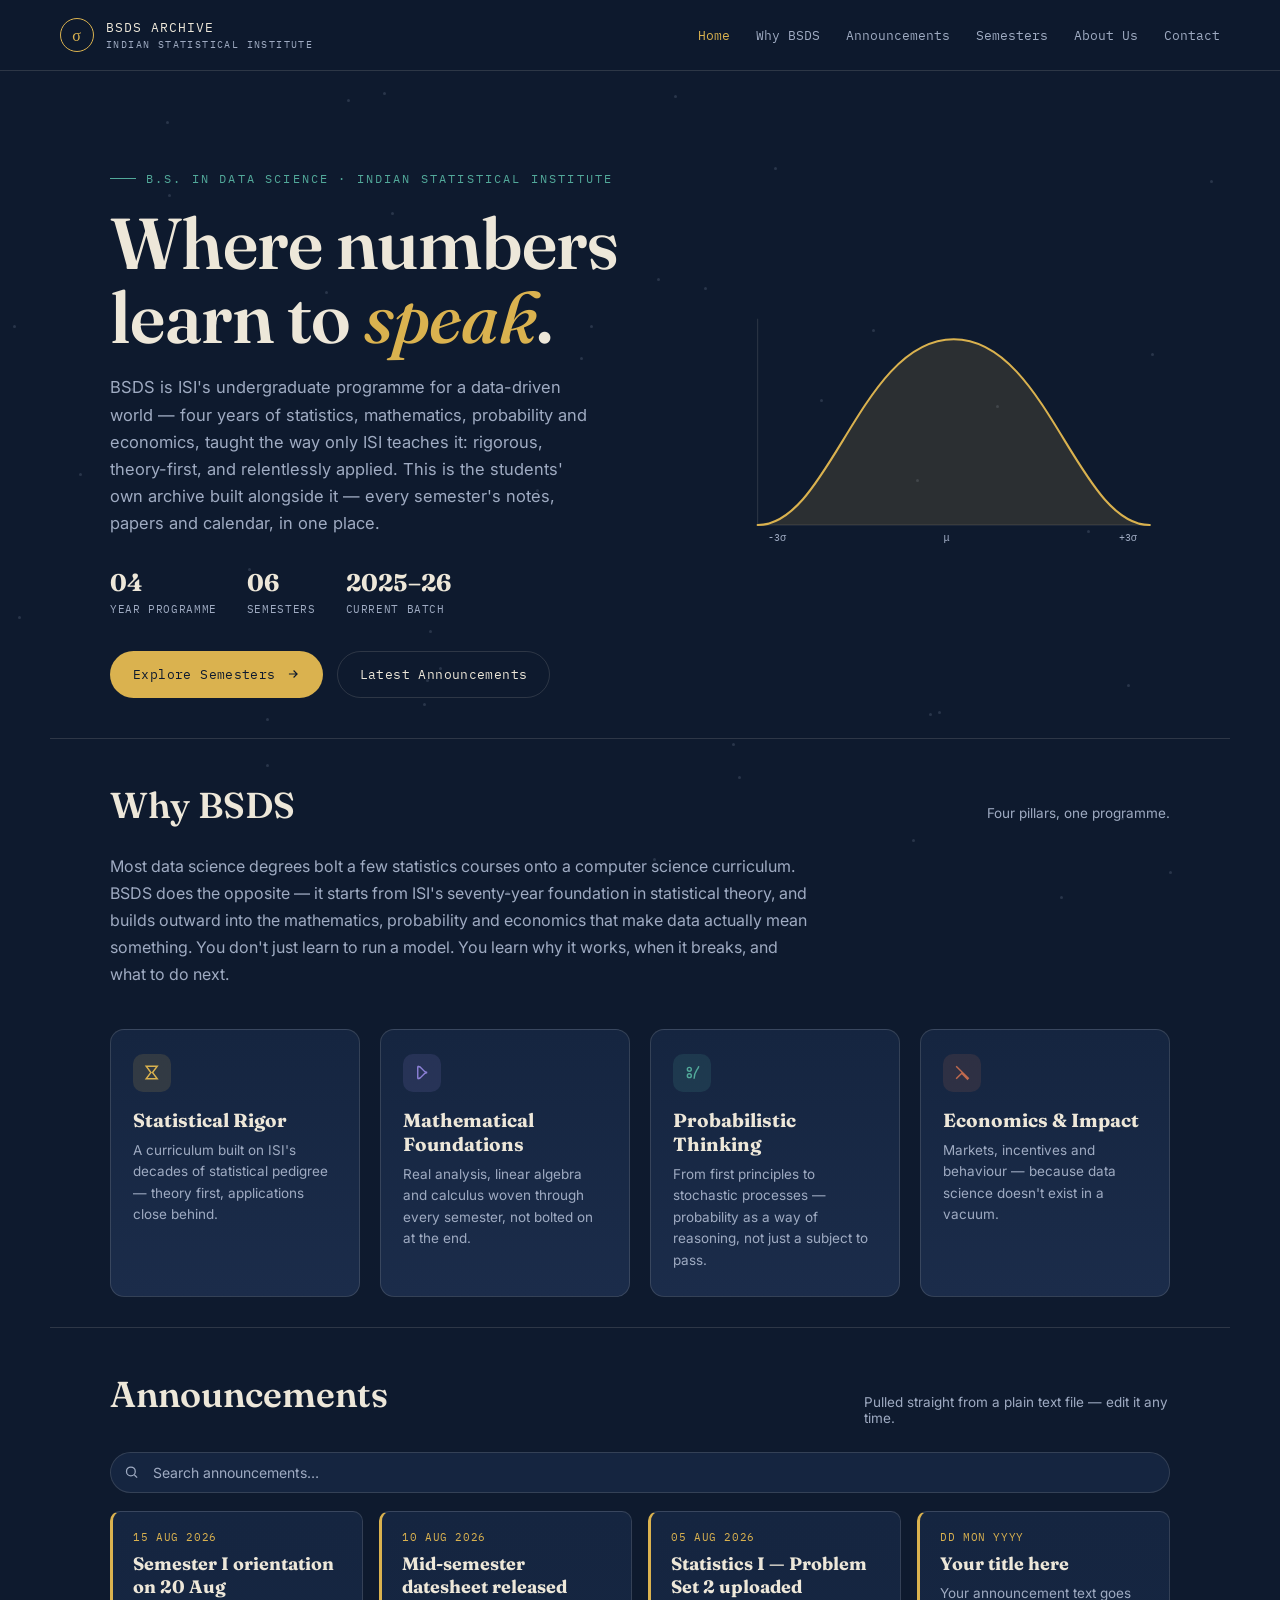
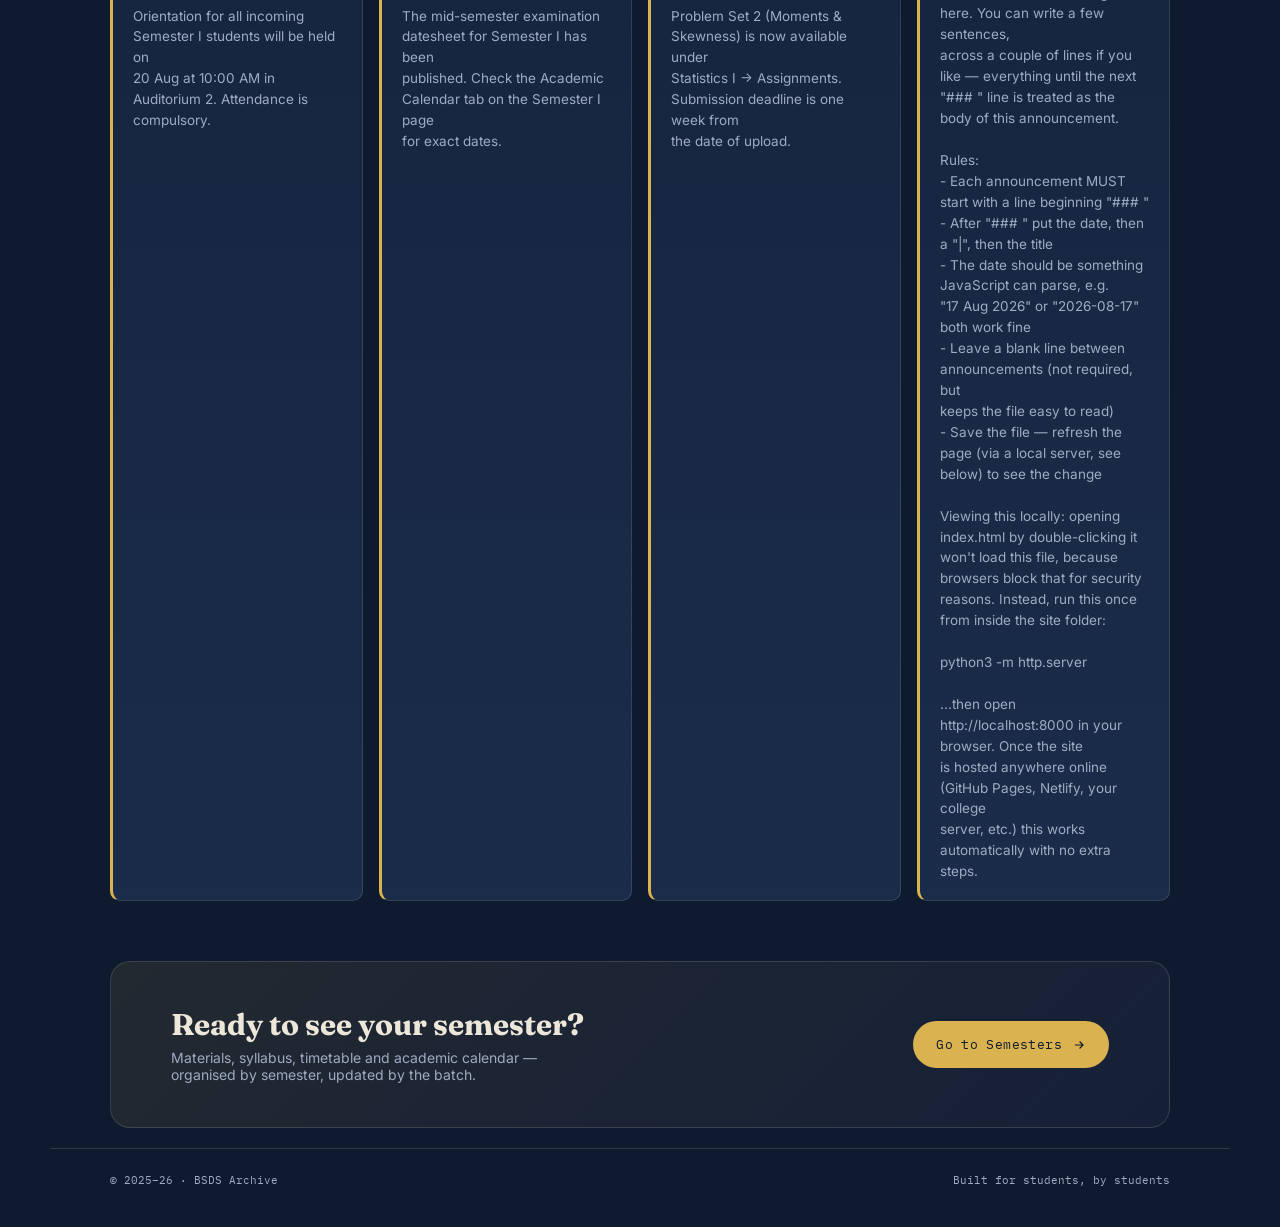
==== index.html @ 61835775 "Add files via upload" ====
<!DOCTYPE html>
<html lang="en">
<head>
<meta charset="UTF-8">
<meta name="viewport" content="width=device-width, initial-scale=1.0, maximum-scale=5.0, user-scalable=yes">
<title>BSDS Archive · Indian Statistical Institute</title>
<link rel="preconnect" href="https://fonts.googleapis.com">
<link href="https://fonts.googleapis.com/css2?family=Fraunces:opsz,wght@9..144,400;9..144,500;9..144,600;9..144,700&family=Inter:wght@400;500;600;700&family=IBM+Plex+Mono:wght@400;500;600&display=swap" rel="stylesheet">
<!-- All visual styling lives in one shared file -->
<link rel="stylesheet" href="css/base.css">
<link rel="stylesheet" href="css/components.css">
<link rel="stylesheet" href="css/responsive.css">
</head>
<body>

<div id="scatter"></div>

<header class="topbar">
  <div class="brand">
    <div class="mark">σ</div>
    <div>
      BSDS ARCHIVE
      <small>INDIAN STATISTICAL INSTITUTE</small>
    </div>
  </div>

  <!-- desktop nav / mobile slide-in menu (same element, styled per breakpoint) -->
  <nav class="top-links" id="navLinks">
    <a href="index.html" class="current">Home</a>
    <a href="#about">Why BSDS</a>
    <a href="#announcements">Announcements</a>
    <a href="semesters.html">Semesters</a>
    <a href="about.html">About Us</a>
    <a href="contact.html">Contact</a>
  </nav>

  <!-- dims the page and closes the menu when tapped, mobile only -->
  <div class="nav-backdrop" id="navBackdrop"></div>
  <!-- hamburger button, shown only under 780px via CSS. The three <span class="bar">
       elements morph into an "X" via CSS when .active is toggled in app.js -->
  <button class="nav-toggle" id="navToggle" aria-label="Toggle menu" aria-expanded="false">
    <span class="bar"></span><span class="bar"></span><span class="bar"></span>
  </button>
</header>

<main>
  <!-- ============================= HERO ============================= -->
  <section class="hero">
    <div>
      <div class="eyebrow">B.S. in Data Science · Indian Statistical Institute</div>
      <h1 class="headline">Where numbers<br>learn to <em>speak</em>.</h1>
      <p class="lede">BSDS is ISI's undergraduate programme for a data-driven world — four years of statistics, mathematics, probability and economics, taught the way only ISI teaches it: rigorous, theory-first, and relentlessly applied. This is the students' own archive built alongside it — every semester's notes, papers and calendar, in one place.</p>
      <div class="hero-stats">
        <div><b>04</b><span>YEAR PROGRAMME</span></div>
        <div><b>06</b><span>SEMESTERS</span></div>
        <div><b>2025–26</b><span>CURRENT BATCH</span></div>
      </div>
      <div class="btn-row">
        <a class="btn btn-primary" href="semesters.html">
          Explore Semesters
          <svg viewBox="0 0 24 24" fill="none" stroke="currentColor" stroke-width="2"><path d="M5 12h14M13 6l6 6-6 6"/></svg>
        </a>
        <a class="btn btn-ghost" href="#announcements">Latest Announcements</a>
      </div>
    </div>

    <!-- decorative bell-curve motif -->
    <div class="hero-figure">
      <svg viewBox="0 0 420 260">
        <line class="axis" x1="20" y1="220" x2="400" y2="220"/>
        <line class="axis" x1="20" y1="220" x2="20" y2="20"/>
        <text class="tick" x="30"  y="235">-3σ</text>
        <text class="tick" x="200" y="235">μ</text>
        <text class="tick" x="370" y="235">+3σ</text>
        <path class="draw-fill" d="M20,220 C 90,220 120,40 210,40 C 300,40 330,220 400,220 Z" fill="var(--gold)"/>
        <path class="draw-line" d="M20,220 C 90,220 120,40 210,40 C 300,40 330,220 400,220"/>
      </svg>
    </div>
  </section>

  <!-- ============================= ABOUT ============================= -->
  <div class="section-head" id="about">
    <h2>Why BSDS</h2>
    <p>Four pillars, one programme.</p>
  </div>
  <section class="about">
    <p class="about-lede">Most data science degrees bolt a few statistics courses onto a computer science curriculum. BSDS does the opposite — it starts from ISI's seventy-year foundation in statistical theory, and builds outward into the mathematics, probability and economics that make data actually mean something. You don't just learn to run a model. You learn why it works, when it breaks, and what to do next.</p>

    <div class="feature-grid" id="featureGrid">
      <div class="feature-card">
        <div class="f-icon">
          <svg viewBox="0 0 24 24" fill="none" stroke="currentColor" stroke-width="1.8"><path d="M4 4h14l-6 8 6 8H4l6-8z"/></svg>
        </div>
        <h3>Statistical Rigor</h3>
        <p>A curriculum built on ISI's decades of statistical pedigree — theory first, applications close behind.</p>
      </div>
      <div class="feature-card">
        <div class="f-icon">
          <svg viewBox="0 0 24 24" fill="none" stroke="currentColor" stroke-width="1.8"><path d="M6 4v16M6 4c6 0 6 8 12 8M6 20c6 0 6-8 12-8"/></svg>
        </div>
        <h3>Mathematical Foundations</h3>
        <p>Real analysis, linear algebra and calculus woven through every semester, not bolted on at the end.</p>
      </div>
      <div class="feature-card">
        <div class="f-icon">
          <svg viewBox="0 0 24 24" fill="none" stroke="currentColor" stroke-width="1.8"><circle cx="8" cy="8" r="2.5"/><circle cx="8" cy="16" r="2.5"/><path d="M14 20C14 10 18 10 20 4"/></svg>
        </div>
        <h3>Probabilistic Thinking</h3>
        <p>From first principles to stochastic processes — probability as a way of reasoning, not just a subject to pass.</p>
      </div>
      <div class="feature-card">
        <div class="f-icon">
          <svg viewBox="0 0 24 24" fill="none" stroke="currentColor" stroke-width="1.8"><path d="M4 20l7-7 8 8M4 4l16 16"/></svg>
        </div>
        <h3>Economics & Impact</h3>
        <p>Markets, incentives and behaviour — because data science doesn't exist in a vacuum.</p>
      </div>
    </div>
  </section>

  <!-- ========================= ANNOUNCEMENTS ========================= -->
  <!-- content is fetched at runtime from data/announcements.txt -->
  <div class="section-head" id="announcements">
    <h2>Announcements</h2>
    <p>Pulled straight from a plain text file — edit it any time.</p>
  </div>
  <div class="search-wrap">
    <svg viewBox="0 0 24 24" fill="none" stroke="currentColor" stroke-width="2"><circle cx="11" cy="11" r="7"/><path d="M21 21l-4.3-4.3"/></svg>
    <input type="search" id="homeAnnounceSearch" class="search-box" placeholder="Search announcements…">
  </div>
  <div class="announce-grid" id="announcementsList">
    <!-- populated by loadAnnouncements() in js/app.js -->
  </div>

  <!-- ============================= CTA ================================ -->
  <section class="about">
    <div class="cta-banner" id="ctaBanner">
      <div>
        <h3>Ready to see your semester?</h3>
        <p>Materials, syllabus, timetable and academic calendar — organised by semester, updated by the batch.</p>
      </div>
      <a class="btn btn-primary" href="semesters.html">
        Go to Semesters
        <svg viewBox="0 0 24 24" fill="none" stroke="currentColor" stroke-width="2"><path d="M5 12h14M13 6l6 6-6 6"/></svg>
      </a>
    </div>
  </section>

  <footer>
    <span>© 2025–26 · BSDS Archive</span>
    <span>Built for students, by students</span>
  </footer>
</main>

<!-- Data first, then behavior -->
<script src="js/app.js"></script>
<script>
  // Page-specific bootstrap: only the calls this page actually needs.
  document.addEventListener('DOMContentLoaded', () => {
    initScatter();
    initMobileNav();
    loadAnnouncements('data/announcements.txt', 'announcementsList');
    initFilterBox('homeAnnounceSearch', '#announcementsList .announce-card');
    initScrollReveal('.feature-card');
    initScrollReveal('.cta-banner');
  });
</script>

</body>
</html>
---- css/base.css ----
/* =====================================================================
   BSDS ARCHIVE — BASE STYLESHEET
   =====================================================================
   Part 1 of 4. The stylesheet used to be one big file; it's now split
   by concern so each page only has to load what it actually uses:

     base.css        ← this file. Tokens, reset, header/nav, hero,
                        buttons, the About section, footer. Every page
                        loads this one.
     components.css   ← cards, tabs, timeline, syllabus, timetable,
                        calendar, the materials drawer, announcements.
                        Loaded by index/semesters/semesterN pages.
     viewer.css        ← just the PDF viewer page (viewer.html).
     responsive.css     ← every @media breakpoint, for every component
                        above. Loaded LAST on every page — @media rules
                        need to come after the rules they override.

   Load order in <head> matters: base.css → components.css (if needed)
   → viewer.css (if needed) → responsive.css always last.

   TABLE OF CONTENTS (this file)
   1.  DESIGN TOKENS ............................ :root
   2.  BASE / RESET ............................. *, html, body
   3.  AMBIENT BACKGROUND ....................... #scatter
   4.  HEADER + NAV (incl. mobile menu) ......... .topbar
   5.  HERO ......................................  .hero
   6.  SECTION HEADINGS .......................... .section-head
   7.  BUTTONS / TAGS / BADGES ................... .btn, .tag, .status
   7b. ABOUT / FEATURE GRID ..................... .about, .feature-card
   7c. CTA BANNER ................................ .cta-banner
   8.  FOOTER ....................................  footer
   ===================================================================== */


/* ---------------------------------------------------------------------
   1. DESIGN TOKENS
   All colors/spacing live here. Change a value once, it updates
   everywhere the variable is used — across all four CSS files.
--------------------------------------------------------------------- */
:root{
  --ink:#0e1a2e;         /* page background */
  --panel:#152540;       /* card background (top of gradient) */
  --panel-2:#1b2c4a;     /* card background (bottom of gradient) */
  --line: rgba(237,231,217,0.14); /* hairline borders */
  --paper:#ede7d9;       /* primary text */
  --paper-dim:#9fabc2;   /* secondary/muted text */

  /* accent colors — one per "subject family" used across the site */
  --gold:#dab24f;    /* Statistics / primary accent / "available" state */
  --violet:#8c80d6;  /* Mathematics */
  --teal:#52a99a;    /* Probability / holidays */
  --brick:#c06a4e;   /* Economics / exams */

  --radius: 14px;
  --radius-sm: 10px;
  --maxw: 1180px;
}

/* ---------------------------------------------------------------------
   2. BASE / RESET
--------------------------------------------------------------------- */
*{ box-sizing:border-box; }
html{ scroll-behavior:smooth; overflow-x:hidden; width:100%; }
body{
  margin:0;
  background:var(--ink);
  color:var(--paper);
  font-family:'Inter',sans-serif;
  overflow-x:hidden;
  width:100%;
  position:relative;
}
::selection{ background:var(--gold); color:var(--ink); }
a{ color:inherit; }
img{ max-width:100%; display:block; }

/* Removes the ~300ms tap delay some mobile browsers add while deciding
   whether a tap is the start of a double-tap-to-zoom gesture, and drops
   the default gray flash on tap so buttons feel instantly responsive. */
button, a, .card, .tab-btn, .nav-toggle, .close-btn, .t-entry{
  touch-action: manipulation;
  -webkit-tap-highlight-color: transparent;
}

/* ---------------------------------------------------------------------
   3. AMBIENT BACKGROUND — small floating dots, purely decorative.
   Populated by js/app.js -> initScatter()
--------------------------------------------------------------------- */
#scatter{ position:fixed; inset:0; z-index:0; pointer-events:none; opacity:.55; }
#scatter span{
  position:absolute; width:3px; height:3px; border-radius:50%;
  background:var(--paper-dim); opacity:.35;
}
@keyframes float{ 0%,100%{ transform:translateY(0); } 50%{ transform:translateY(-22px); } }

/* ---------------------------------------------------------------------
   4. HEADER + NAV
--------------------------------------------------------------------- */
header.topbar{
  position:sticky; top:0; z-index:40;
  display:flex; align-items:center; justify-content:space-between;
  padding:18px clamp(16px,5vw,60px);
  background:rgba(14,26,46,0.82);
  backdrop-filter: blur(10px);
  border-bottom:1px solid var(--line);
}
.brand{ display:flex; align-items:center; gap:12px; font-family:'IBM Plex Mono',monospace; letter-spacing:.08em; font-size:13px; }
.brand .mark{
  width:34px; height:34px; border:1px solid var(--gold); border-radius:50%;
  display:flex; align-items:center; justify-content:center;
  font-family:'Fraunces',serif; font-size:16px; color:var(--gold); flex:none;
}
.brand small{ display:block; color:var(--paper-dim); font-size:10px; letter-spacing:.14em; margin-top:2px; }

nav.top-links{ display:flex; align-items:center; gap:26px; font-size:13px; font-family:'IBM Plex Mono',monospace; color:var(--paper-dim); }
nav.top-links a{ text-decoration:none; transition:color .25s; white-space:nowrap; }
nav.top-links a:hover, nav.top-links a.current{ color:var(--gold); }

/* hamburger button — hidden on desktop, shown under 780px */
.nav-toggle{
  display:none; width:44px; height:44px; border-radius:50%;
  border:1px solid var(--line); background:transparent; color:var(--paper);
  cursor:pointer; align-items:center; justify-content:center; flex:none;
  position:relative; z-index:41; /* stays above the slide-in nav so it always toggles it */
}
.nav-toggle svg{ width:18px; height:18px; display:none; } /* legacy safeguard, spans below are what's actually used */
/* the two lines that morph into an "X" when the menu is open (see app.js toggleNav) */
.nav-toggle .bar{
  position:absolute; left:12px; right:12px; height:2px; background:currentColor;
  transition: transform .3s ease, opacity .2s ease;
}
.nav-toggle .bar:nth-child(1){ top:16px; }
.nav-toggle .bar:nth-child(2){ top:22px; }
.nav-toggle .bar:nth-child(3){ top:28px; }
.nav-toggle.active .bar:nth-child(1){ transform: translateY(6px) rotate(45deg); }
.nav-toggle.active .bar:nth-child(2){ opacity:0; }
.nav-toggle.active .bar:nth-child(3){ transform: translateY(-6px) rotate(-45deg); }

/* dimmed backdrop behind the mobile nav — invisible/inert until .open */
.nav-backdrop{
  display:none; position:fixed; inset:0; z-index:38;
  background:rgba(6,11,20,0.6); backdrop-filter: blur(2px);
  opacity:0; pointer-events:none; transition: opacity .3s ease;
}
.nav-backdrop.open{ opacity:1; pointer-events:auto; }

/* ---------------------------------------------------------------------
   5. HERO
--------------------------------------------------------------------- */
.hero{
  padding:min(11vw,100px) clamp(16px,6vw,60px) 40px;
  max-width:var(--maxw); margin:0 auto;
  display:grid; grid-template-columns: 1.15fr .85fr; gap:40px; align-items:center;
}
.hero.hero-compact{ padding-bottom:20px; grid-template-columns:1fr .6fr; }
.eyebrow{
  font-family:'IBM Plex Mono',monospace; font-size:12px; letter-spacing:.18em;
  color:var(--teal); text-transform:uppercase;
  display:flex; align-items:center; gap:10px; margin-bottom:20px;
  opacity:0; animation: rise .8s ease forwards .1s;
}
.eyebrow::before{ content:""; width:26px; height:1px; background:var(--teal); display:inline-block; }
.eyebrow a{ text-decoration:none; }
.eyebrow a:hover{ color:var(--gold); }

h1.headline{
  font-family:'Fraunces',serif; font-weight:600; font-size:clamp(34px,6vw,72px);
  line-height:1.03; margin:0 0 20px; letter-spacing:-.01em;
  opacity:0; animation: rise .9s ease forwards .25s;
}
h1.headline em{ font-style:italic; color:var(--gold); font-weight:500; }
.hero p.lede{
  font-size:16.5px; line-height:1.65; color:var(--paper-dim); max-width:48ch;
  opacity:0; animation: rise .9s ease forwards .4s;
}
.hero-stats{ display:flex; gap:30px; margin-top:30px; flex-wrap:wrap; opacity:0; animation: rise .9s ease forwards .55s; }
.hero-stats div b{ display:block; font-family:'Fraunces',serif; font-size:24px; color:var(--paper); }
.hero-stats div span{ font-size:10.5px; color:var(--paper-dim); font-family:'IBM Plex Mono',monospace; letter-spacing:.06em; }
@keyframes rise{ from{ opacity:0; transform:translateY(16px); } to{ opacity:1; transform:translateY(0); } }

/* decorative SVGs that sit beside the hero text (bell curve / staircase) */
.hero-figure{ opacity:0; animation: rise 1s ease forwards .35s; }
.hero-figure svg{ width:100%; height:auto; overflow:visible; }
.draw-line{
  fill:none; stroke:var(--gold); stroke-width:2; stroke-linecap:round;
  stroke-dasharray: 900; stroke-dashoffset:900;
  animation: draw 2.2s cubic-bezier(.65,0,.35,1) forwards .6s;
}
@keyframes draw{ to{ stroke-dashoffset:0; } }
.draw-fill{ opacity:0; animation: fadein 1.6s ease forwards 1.8s; }
@keyframes fadein{ to{ opacity:.14; } }
.axis{ stroke:var(--line); stroke-width:1; }
.tick{ fill:var(--paper-dim); font-family:'IBM Plex Mono',monospace; font-size:10px; }
.node-dot{
  fill:var(--ink); stroke:var(--paper-dim); stroke-width:1.4;
  opacity:0; animation: pop .5s ease forwards; transform-origin:center;
}
.node-dot.active{ stroke:var(--gold); fill:var(--gold); }
@keyframes pop{ from{ opacity:0; transform:scale(0); } to{ opacity:1; transform:scale(1); } }

/* ---------------------------------------------------------------------
   6. SECTION HEADINGS — reused above every major block
--------------------------------------------------------------------- */
.section-head{
  max-width:var(--maxw); margin:0 auto; padding:10px clamp(16px,6vw,60px) 26px;
  display:flex; align-items:baseline; justify-content:space-between; gap:20px;
  border-top:1px solid var(--line); padding-top:44px; flex-wrap:wrap;
}
.section-head h2{ font-family:'Fraunces',serif; font-weight:600; font-size:clamp(24px,3.4vw,36px); margin:0; }
.section-head p{ color:var(--paper-dim); font-size:13.5px; max-width:34ch; margin:0; }

/* ---------------------------------------------------------------------
   7. BUTTONS / TAGS / STATUS BADGES — small reusable pieces
--------------------------------------------------------------------- */
.btn-row{ display:flex; gap:14px; flex-wrap:wrap; margin-top:34px; opacity:0; animation: rise .9s ease forwards .7s; }
.btn{
  display:inline-flex; align-items:center; gap:10px;
  font-family:'IBM Plex Mono',monospace; font-size:13px; letter-spacing:.03em;
  padding:14px 22px; border-radius:30px; text-decoration:none; cursor:pointer;
  border:1px solid transparent; transition: transform .3s cubic-bezier(.2,.8,.2,1), border-color .3s, background .3s, color .3s;
}
.btn svg{ width:14px; height:14px; transition: transform .3s; }
.btn-primary{ background:var(--gold); color:var(--ink); }
.btn-primary:hover{ transform:translateY(-3px); box-shadow:0 14px 28px -14px rgba(218,178,79,0.55); }
.btn-primary:hover svg{ transform:translateX(4px); }
.btn-ghost{ background:transparent; color:var(--paper); border-color:var(--line); }
.btn-ghost:hover{ border-color:var(--gold); color:var(--gold); transform:translateY(-3px); }

.tag{
  font-family:'IBM Plex Mono',monospace; font-size:10.5px; letter-spacing:.03em;
  padding:4px 9px; border:1px solid var(--line); border-radius:20px; color:var(--paper-dim);
  display:inline-block;
}
.status{
  font-family:'IBM Plex Mono',monospace; font-size:10.5px; letter-spacing:.08em; text-transform:uppercase;
  padding:6px 12px; border-radius:20px; white-space:nowrap; display:inline-block;
}
.status.on{ background:rgba(218,178,79,0.14); color:var(--gold); border:1px solid rgba(218,178,79,0.4); }
.status.off{ background:rgba(159,171,194,0.08); color:var(--paper-dim); border:1px solid var(--line); }

/* ---------------------------------------------------------------------
   7b. INTRO / ABOUT SECTION — feature grid used on the landing page
--------------------------------------------------------------------- */
.about{ max-width:var(--maxw); margin:0 auto; padding:0 clamp(16px,6vw,60px) 20px; }
.about-lede{ font-size:16px; line-height:1.7; color:var(--paper-dim); max-width:70ch; margin:0 0 40px; }
.feature-grid{
  display:grid; grid-template-columns:repeat(auto-fit,minmax(230px,1fr)); gap:20px; margin-bottom:10px;
}
.feature-card{
  background: linear-gradient(180deg, var(--panel) 0%, var(--panel-2) 100%);
  border:1px solid var(--line); border-radius:var(--radius);
  padding:24px 22px; opacity:0; transform:translateY(20px);
}
.feature-card.in{ animation: rise .65s ease forwards; }
.feature-card .f-icon{
  width:38px; height:38px; border-radius:10px; display:flex; align-items:center; justify-content:center;
  background:rgba(218,178,79,0.1); color:var(--accent,var(--gold)); margin-bottom:16px;
}
.feature-card .f-icon svg{ width:19px; height:19px; }
.feature-card h3{ font-family:'Fraunces',serif; font-size:19px; margin:0 0 8px; }
.feature-card p{ font-size:13.5px; line-height:1.6; color:var(--paper-dim); margin:0; }
.feature-card:nth-child(1){ --accent:var(--gold); }
.feature-card:nth-child(2){ --accent:var(--violet); }
.feature-card:nth-child(3){ --accent:var(--teal); }
.feature-card:nth-child(4){ --accent:var(--brick); }
.feature-card .f-icon{ background:color-mix(in srgb, var(--accent,var(--gold)) 14%, transparent); }

/* ---------------------------------------------------------------------
   7c. CTA BANNER — closing push toward the semester picker
--------------------------------------------------------------------- */
.cta-banner{
  max-width:var(--maxw); margin:40px auto 0; padding:44px clamp(24px,6vw,60px);
  background: linear-gradient(135deg, rgba(218,178,79,0.1), rgba(140,128,214,0.06));
  border:1px solid var(--line); border-radius:20px;
  display:flex; align-items:center; justify-content:space-between; gap:24px; flex-wrap:wrap;
  opacity:0; transform:translateY(20px);
}
.cta-banner.in{ animation: rise .7s ease forwards; }
.cta-banner h3{ font-family:'Fraunces',serif; font-size:clamp(22px,3vw,30px); margin:0 0 6px; }
.cta-banner p{ margin:0; color:var(--paper-dim); font-size:14px; max-width:44ch; }

/* ---------------------------------------------------------------------
   8. FOOTER
--------------------------------------------------------------------- */
footer{
  border-top:1px solid var(--line); padding:24px clamp(16px,6vw,60px) 40px;
  display:flex; justify-content:space-between; align-items:center; flex-wrap:wrap; gap:10px;
  font-family:'IBM Plex Mono',monospace; font-size:11px; color:var(--paper-dim);
  max-width:var(--maxw); margin:0 auto;
}
---- css/components.css ----
/* =====================================================================
   BSDS ARCHIVE — COMPONENTS STYLESHEET
   =====================================================================
   Part 2 of 4 — see base.css for the full file-split explanation.
   Loaded AFTER base.css, on every page except viewer.html (which has
   no cards/tabs/timeline of its own).

   TABLE OF CONTENTS
   9.  ANNOUNCEMENTS ............................ .announce-grid
   10. SEMESTER TIMELINE ......................... .timeline
   11. SUBJECT CARD GRID (materials) ............ .grid, .card
   12. TABS (materials/syllabus/timetable/...) .. .tabs
   13. SYLLABUS ACCORDION ....................... .syllabus
   14. TIMETABLE TABLE .......................... .table-scroll
   15. ACADEMIC CALENDAR LIST ................... .cal-list
   16. MATERIALS DRAWER (modal) ................. .overlay, .drawer
   ===================================================================== */


/* ---------------------------------------------------------------------
   9. ANNOUNCEMENTS — cards generated from a data/*.txt file.
   Used both for the site-wide feed (data/announcements.txt, on
   index.html) and per-semester feeds (data/sem1-announcements.txt,
   etc., on each semesterN.html) — same component, different source.
--------------------------------------------------------------------- */
.announce-grid{
  max-width:var(--maxw); margin:0 auto; padding:0 clamp(16px,6vw,60px) 20px;
  display:grid; grid-template-columns:repeat(auto-fit,minmax(240px,1fr)); gap:16px;
}
.announce-card{
  background: linear-gradient(180deg, var(--panel) 0%, var(--panel-2) 100%);
  border:1px solid var(--line); border-left:3px solid var(--gold);
  border-radius:var(--radius-sm); padding:18px 20px;
  opacity:0; transform:translateY(16px);
}
.announce-card.in{ animation: rise .6s ease forwards; }
.announce-card .a-date{
  font-family:'IBM Plex Mono',monospace; font-size:10.5px; letter-spacing:.06em;
  color:var(--gold); text-transform:uppercase; margin-bottom:8px; display:block;
}
.announce-card h4{ font-family:'Fraunces',serif; font-size:18px; margin:0 0 8px; }
.announce-card p{ font-size:13.5px; line-height:1.55; color:var(--paper-dim); margin:0; white-space:pre-line; }
.announce-empty, .announce-error{
  max-width:var(--maxw); margin:0 auto; padding:0 clamp(16px,6vw,60px) 20px;
  color:var(--paper-dim); font-size:13.5px; line-height:1.6;
}
.announce-error code{
  background:rgba(255,255,255,0.06); padding:2px 6px; border-radius:5px;
  font-family:'IBM Plex Mono',monospace; font-size:12px;
}

/* ---------------------------------------------------------------------
   10. SEMESTER TIMELINE — the vertical "spine" list on semesters.html
--------------------------------------------------------------------- */
.timeline{ max-width:var(--maxw); margin:0 auto; padding:0 clamp(16px,6vw,60px) 100px; position:relative; }
.timeline::before{
  content:""; position:absolute; left:calc(clamp(16px,6vw,60px) + 23px); top:6px; bottom:6px;
  width:1px; background: linear-gradient(180deg, var(--gold), var(--line) 30%, var(--line));
}
.t-row{
  position:relative; display:grid; grid-template-columns:48px 1fr; gap:20px;
  padding:14px 0; opacity:0; transform:translateY(20px);
}
.t-row.in{ animation: rise .7s ease forwards; }
.t-node{
  width:48px; height:48px; border-radius:50%; z-index:2; flex:none;
  display:flex; align-items:center; justify-content:center;
  font-family:'IBM Plex Mono',monospace; font-size:13px;
  background:var(--panel); border:1px solid var(--line); color:var(--paper-dim);
}
.t-row.available .t-node{ border-color:var(--gold); color:var(--gold); box-shadow:0 0 0 5px rgba(218,178,79,0.08); }

.t-entry{
  display:flex; text-decoration:none; color:inherit;
  background: linear-gradient(180deg, var(--panel) 0%, var(--panel-2) 100%);
  border:1px solid var(--line); border-radius:var(--radius);
  padding:20px 24px; transition: transform .4s cubic-bezier(.2,.8,.2,1), border-color .3s, box-shadow .4s;
  align-items:center; justify-content:space-between; gap:18px; flex-wrap:wrap;
}
a.t-entry:hover, a.t-entry:focus-visible{
  transform:translateY(-4px); border-color:var(--gold);
  box-shadow: 0 18px 40px -18px rgba(0,0,0,.55); outline:none;
}
.t-row:not(.available) .t-entry{ cursor:default; opacity:.6; }
.t-main h3{ font-family:'Fraunces',serif; font-weight:600; font-size:22px; margin:0 0 8px; }
.t-tags{ display:flex; gap:8px; flex-wrap:wrap; }
.t-side{ display:flex; align-items:center; gap:14px; flex:none; }
.t-arrow{ width:16px; height:16px; color:var(--gold); transition:transform .3s; flex:none; }
a.t-entry:hover .t-arrow{ transform:translateX(5px); }

/* ---------------------------------------------------------------------
   11. SUBJECT CARD GRID — the four course cards (Materials tab)
--------------------------------------------------------------------- */
.grid{
  max-width:var(--maxw); margin:0 auto; padding:26px clamp(16px,6vw,60px) 60px;
  display:grid; grid-template-columns:repeat(auto-fit,minmax(240px,1fr)); gap:20px;
}
.card{
  position:relative;
  background: linear-gradient(180deg, var(--panel) 0%, var(--panel-2) 100%);
  border:1px solid var(--line); border-radius:var(--radius);
  padding:24px 22px 20px; cursor:pointer; text-align:left;
  color:inherit; font:inherit;
  transition: transform .4s cubic-bezier(.2,.8,.2,1), border-color .3s, box-shadow .4s;
  opacity:0; transform:translateY(24px);
}
.card.in{ animation: rise .7s ease forwards; }
.card:hover, .card:focus-visible{
  transform: translateY(-6px); border-color: var(--accent, var(--gold));
  box-shadow: 0 18px 40px -18px rgba(0,0,0,.55); outline:none;
}
.card::before{
  content:""; position:absolute; top:14px; right:14px; width:9px; height:9px;
  border-radius:50%; border:1px solid var(--line);
}
.card .code{ font-family:'IBM Plex Mono',monospace; font-size:11px; letter-spacing:.1em; color:var(--accent); margin-bottom:12px; display:block; }
.card h3{ font-family:'Fraunces',serif; font-weight:600; font-size:22px; margin:0 0 10px; }
.card p{ font-size:13.5px; color:var(--paper-dim); line-height:1.55; margin:0 0 18px; min-height:42px; }
.card .glyph{ width:60px; height:38px; }
.card .glyph path, .card .glyph line, .card .glyph circle{
  stroke: var(--accent); fill:none; stroke-width:1.6;
  stroke-dasharray:200; stroke-dashoffset:200; transition: stroke-dashoffset 1s ease;
}
.card:hover .glyph path, .card:hover .glyph line, .card:hover .glyph circle{ stroke-dashoffset:0; }
.card .cta{ margin-top:14px; display:flex; align-items:center; gap:8px; font-family:'IBM Plex Mono',monospace; font-size:11.5px; color:var(--accent); letter-spacing:.04em; }
.card .cta svg{ width:12px; height:12px; transition: transform .3s; }
.card:hover .cta svg{ transform:translateX(4px); }

.card[data-subj="statistics"]{ --accent: var(--gold); }
.card[data-subj="mathematics"]{ --accent: var(--violet); }
.card[data-subj="probability"]{ --accent: var(--teal); }
.card[data-subj="economics"]{ --accent: var(--brick); }

/* ---------------------------------------------------------------------
   12. TABS — Materials / Syllabus / Timetable / Announcements / Calendar
--------------------------------------------------------------------- */
.tabs{
  max-width:var(--maxw); margin:0 auto; padding:10px clamp(16px,6vw,60px) 0;
  display:flex; gap:6px; flex-wrap:wrap; border-bottom:1px solid var(--line);
}
.tab-btn{
  font-family:'IBM Plex Mono',monospace; font-size:12.5px; letter-spacing:.05em;
  background:transparent; border:none; color:var(--paper-dim); cursor:pointer;
  padding:12px 16px; position:relative; transition: color .25s;
}
.tab-btn:hover{ color:var(--paper); }
.tab-btn.active{ color:var(--gold); }
.tab-btn.active::after{
  content:""; position:absolute; left:16px; right:16px; bottom:-1px; height:2px; background:var(--gold);
  animation: growline .3s ease;
}
@keyframes growline{ from{ transform:scaleX(0); } to{ transform:scaleX(1); } }

.tab-panel{ max-width:var(--maxw); margin:0 auto; padding:0 clamp(16px,6vw,60px); }
.tab-panel[hidden]{ display:none; }
.tab-panel-inner{ padding:30px 0 70px; opacity:0; animation: rise .5s ease forwards; }

/* ---------------------------------------------------------------------
   13. SYLLABUS ACCORDION
--------------------------------------------------------------------- */
.syllabus-course{
  border:1px solid var(--line); border-left:3px solid var(--accent, var(--gold));
  border-radius:var(--radius-sm); margin-bottom:14px; overflow:hidden;
  background: linear-gradient(180deg, var(--panel) 0%, var(--panel-2) 100%);
}
.syllabus-course summary{
  cursor:pointer; list-style:none; padding:16px 20px;
  display:flex; align-items:center; justify-content:space-between; gap:12px;
  font-family:'Fraunces',serif; font-size:18px;
}
.syllabus-course summary::-webkit-details-marker{ display:none; }
.syllabus-course summary .chev{ width:14px; height:14px; color:var(--paper-dim); transition: transform .3s; flex:none; }
.syllabus-course[open] summary .chev{ transform:rotate(90deg); }
.syllabus-course .units{ padding:0 20px 18px; }
.syllabus-unit{ display:flex; gap:12px; padding:9px 0; border-top:1px solid var(--line); font-size:13.8px; line-height:1.55; }
.syllabus-unit:first-child{ border-top:none; }
.syllabus-unit .u-num{ font-family:'IBM Plex Mono',monospace; font-size:11px; color:var(--paper-dim); flex:none; width:52px; }

/* ---------------------------------------------------------------------
   14. TIMETABLE TABLE
--------------------------------------------------------------------- */
.table-scroll{
  overflow-x:auto; border:1px solid var(--line); border-radius:var(--radius-sm);
 
}
table.timetable{ width:100%; border-collapse:collapse; min-width:640px; font-size:13px; }
table.timetable th, table.timetable td{
  padding:12px 14px; text-align:left; border-bottom:1px solid var(--line); white-space:nowrap;
}
table.timetable thead th{
  font-family:'IBM Plex Mono',monospace; font-size:10.5px; letter-spacing:.06em; text-transform:uppercase;
  color:var(--gold); background:rgba(218,178,79,0.06);
}
table.timetable tbody tr:last-child td{ border-bottom:none; }
table.timetable tbody tr:hover{ background:rgba(255,255,255,0.03); }
table.timetable td.slot{ font-family:'IBM Plex Mono',monospace; color:var(--paper-dim); font-size:11.5px; }
table.timetable td.free{ color:var(--paper-dim); opacity:.5; }
.scroll-hint{ display:none; font-family:'IBM Plex Mono',monospace; font-size:11px; color:var(--paper-dim); margin:8px 2px 0; }

/* ---------------------------------------------------------------------
   15. ACADEMIC CALENDAR LIST
--------------------------------------------------------------------- */
.cal-month{ margin-bottom:26px; }
.cal-month h4{
  font-family:'IBM Plex Mono',monospace; font-size:11px; letter-spacing:.14em; text-transform:uppercase;
  color:var(--paper-dim); margin:0 0 10px; padding-bottom:8px; border-bottom:1px solid var(--line);
}
.cal-item{ display:flex; align-items:center; gap:14px; padding:11px 4px; border-bottom:1px solid var(--line); }
.cal-item:last-child{ border-bottom:none; }
.cal-date{ font-family:'IBM Plex Mono',monospace; font-size:12.5px; color:var(--paper-dim); width:56px; flex:none; }
.cal-title{ font-size:14px; flex:1; }
.cal-type{
  font-family:'IBM Plex Mono',monospace; font-size:10px; letter-spacing:.06em; text-transform:uppercase;
  padding:4px 10px; border-radius:20px; flex:none;
}
.cal-type.holiday{ background:rgba(82,169,154,0.14); color:var(--teal); border:1px solid rgba(82,169,154,0.4); }
.cal-type.exam{ background:rgba(192,106,78,0.14); color:var(--brick); border:1px solid rgba(192,106,78,0.4); }
.cal-type.event{ background:rgba(218,178,79,0.14); color:var(--gold); border:1px solid rgba(218,178,79,0.4); }
.cal-type.registration{ background:rgba(140,128,214,0.14); color:var(--violet); border:1px solid rgba(140,128,214,0.4); }

/* ---------------------------------------------------------------------
   16. MATERIALS DRAWER (modal opened from a subject card)
--------------------------------------------------------------------- */
.overlay{
  position:fixed; inset:0; z-index:100;
  background: rgba(6,11,20,0.72); backdrop-filter: blur(6px);
  display:flex; align-items:center; justify-content:center; padding:20px;
  opacity:0; pointer-events:none; transition: opacity .35s ease;
  overscroll-behavior:contain;
}
.overlay.open{ opacity:1; pointer-events:auto; }
.drawer{
  width:100%; max-width:640px; max-height:86vh; max-height:86dvh;
  overflow-y:auto; overscroll-behavior:contain;
  background: linear-gradient(180deg,#182948,#101d34);
  border:1px solid var(--line); border-radius:18px;
  padding:30px clamp(20px,4vw,44px) 28px;
  transform: translateY(30px) scale(.97); opacity:0;
  transition: transform .45s cubic-bezier(.2,.9,.25,1), opacity .4s ease;
}
.overlay.open .drawer{ transform:translateY(0) scale(1); opacity:1; }
.drawer-head{ display:flex; justify-content:space-between; align-items:flex-start; gap:16px; border-bottom:1px solid var(--line); padding-bottom:16px; margin-bottom:20px; }
.drawer-head .code{ font-family:'IBM Plex Mono',monospace; font-size:11px; letter-spacing:.1em; color:var(--accent); }
.drawer-head h3{ font-family:'Fraunces',serif; font-size:28px; margin:8px 0 6px; }
.drawer-head p{ margin:0; color:var(--paper-dim); font-size:13.5px; max-width:40ch; }
.close-btn{
  width:34px; height:34px; border-radius:50%; border:1px solid var(--line);
  background:transparent; color:var(--paper); cursor:pointer; flex:none;
  display:flex; align-items:center; justify-content:center; transition: all .25s;
}
.close-btn:hover{ border-color: var(--accent); color:var(--accent); transform:rotate(90deg); }

.cat{ margin-bottom:20px; opacity:0; transform:translateY(14px); animation: rise .55s ease forwards; }
.cat h4{
  font-family:'IBM Plex Mono',monospace; font-size:11px; letter-spacing:.12em; text-transform:uppercase;
  color:var(--accent); margin:0 0 10px; display:flex; align-items:center; gap:10px;
}
.cat h4::after{ content:""; flex:1; height:1px; background:var(--line); }

/* each material row is a button that expands to reveal Download / Open
   actions — see openDrawer() + _toggleItemActions() in js/app.js */
.item-row{ margin-bottom:6px; border-radius:10px; overflow:hidden; }
.item{
  width:100%; display:flex; align-items:center; gap:12px; padding:11px 12px; border-radius:10px;
  border:1px solid transparent; background:transparent; color:inherit; font:inherit; text-align:left;
  cursor:pointer; transition: border-color .25s, background .25s;
}
.item:hover{ border-color:var(--line); background:rgba(255,255,255,0.03); }
.item .ic{ width:17px; height:17px; flex:none; color:var(--accent); }
.item .t-text{ flex:1; }
.item .meta{ font-family:'IBM Plex Mono',monospace; font-size:10.5px; color:var(--paper-dim); flex:none; }
.item .chev{ width:13px; height:13px; color:var(--paper-dim); flex:none; transition: transform .3s; }
.item[aria-expanded="true"] .chev{ transform:rotate(90deg); }

/* smooth height reveal without needing to measure content height */
.item-actions-wrap{ display:grid; grid-template-rows:0fr; transition: grid-template-rows .3s ease; }
.item-actions-wrap.open{ grid-template-rows:1fr; }
.item-actions{ overflow:hidden; min-height:0; }
.item-actions-inner{ display:flex; gap:10px; padding:4px 12px 14px 41px; flex-wrap:wrap; }
.action-btn{
  display:inline-flex; align-items:center; gap:7px;
  font-family:'IBM Plex Mono',monospace; font-size:11.5px; letter-spacing:.03em;
  padding:8px 14px; border-radius:20px; text-decoration:none; cursor:pointer;
  border:1px solid var(--line); color:var(--paper-dim); transition: all .25s;
}
.action-btn svg{ width:12px; height:12px; }
.action-btn:hover{ border-color:var(--accent); color:var(--accent); }
.action-btn.primary{ background:var(--accent); border-color:var(--accent); color:var(--ink); }
.action-btn.primary:hover{ opacity:.88; color:var(--ink); }
.action-empty{
  font-family:'IBM Plex Mono',monospace; font-size:11.5px; color:var(--paper-dim);
  padding:8px 4px; opacity:.7;
}

/* ---------------------------------------------------------------------
   17. SEARCH / FILTER BOX — reused above the Materials grid and above
   every Announcements grid. Purely a filter: it shows/hides existing
   cards client-side (see initFilterBox() in js/app.js), no server or
   index involved.
--------------------------------------------------------------------- */
.search-wrap{
  max-width:var(--maxw); margin:0 auto 18px; padding:0 clamp(16px,6vw,60px);
  position:relative;
  /* spacing below lives in margin, not padding — padding here would grow
     this box's own height and throw off the icon's top:50% centering,
     which is calculated against this element's own padding-box height */
}
.search-wrap svg{
  position:absolute; left:calc(clamp(16px,6vw,60px) + 14px); top:50%; transform:translateY(-50%);
  width:15px; height:15px; color:var(--paper-dim); pointer-events:none;
}
.search-box{
  width:100%; background:var(--panel); border:1px solid var(--line); border-radius:24px;
  padding:11px 16px 11px 42px; color:var(--paper); font-family:'Inter',sans-serif; font-size:14px;
  outline:none; transition:border-color .25s;
}
.search-box::placeholder{ color:var(--paper-dim); }
.search-box:focus{ border-color:var(--gold); }

/* Same look, but sized for the narrow materials drawer rather than a
   full-width page section — see the "search within this course" box
   openDrawer() adds in js/app.js. Same padding-vs-margin rule as above. */
.drawer-search{ position:relative; margin-bottom:20px; }
.drawer-search svg{
  position:absolute; left:14px; top:50%; transform:translateY(-50%);
  width:14px; height:14px; color:var(--paper-dim); pointer-events:none;
}
.drawer-search .search-box{ padding-left:38px; font-size:13.5px; }
---- css/responsive.css ----
/* =====================================================================
   BSDS ARCHIVE — RESPONSIVE STYLESHEET
   =====================================================================
   Part 4 of 4 — see base.css for the full file-split explanation.
   Loaded LAST on every page, after base.css (+ components.css and/or
   viewer.css as needed) — @media rules need to come after the base
   rules they override, or the cascade won't apply them correctly.

   Mobile-first isn't used here (the site was designed desktop-first),
   so each breakpoint below progressively simplifies the layout as the
   viewport shrinks. Test at 1024 / 780 / 600 / 380.

   TABLE OF CONTENTS
   1. Tablets & small laptops ................... max-width:1024px
   2. Tablets portrait / large phones (nav → ☰) .. max-width:780px
   3. Phones ..................................... max-width:600px
   4. Small phones ............................... max-width:380px
   5. Reduced motion ............................. prefers-reduced-motion
   ===================================================================== */

/* Tablets & small laptops */
@media (max-width:1024px){
  .hero{ gap:28px; }
  .hero-stats{ gap:22px; }
}

/* Tablets portrait / large phones — nav collapses to hamburger */
@media (max-width:780px){
  .hero{ grid-template-columns:1fr; }
  .hero-figure{ order:-1; max-width:320px; margin:0 auto; }
  .hero.hero-compact{ grid-template-columns:1fr; }
  .section-head{ flex-direction:column; align-items:flex-start; }

  nav.top-links{
    position:fixed; top:0; right:0; height:100vh; height:100dvh;
    width:300px; max-width:78vw;
    background:var(--panel); border-left:1px solid var(--line);
    flex-direction:column; align-items:flex-start; justify-content:flex-start;
    padding:90px 26px 26px; gap:8px; font-size:16px;
    transform:translateX(100%); transition: transform .35s cubic-bezier(.2,.8,.2,1);
    z-index:39; overflow-y:auto; overscroll-behavior:contain;
  }
  nav.top-links.open{ transform:translateX(0); }
  nav.top-links a{
    width:100%; padding:14px 4px; border-bottom:1px solid var(--line);
    min-height:44px; display:flex; align-items:center; /* comfortable tap target */
  }
  .nav-toggle{ display:flex; }
  .nav-backdrop{ display:block; }

  .timeline::before{ left:calc(clamp(16px,6vw,60px) + 23px); }
  .t-entry{ padding:18px; }

  /* tab strip becomes a single scrollable row instead of wrapping to a second
     line, which is what made the layout look like it was "out of sync" */
  .tabs{ flex-wrap:nowrap; overflow-x:auto; scrollbar-width:none; }
  .tabs::-webkit-scrollbar{ display:none; }
  .tab-btn{ flex:none; white-space:nowrap; }
}

/* Phones */
@media (max-width:600px){
  header.topbar{ padding:14px 16px; }
  .brand{ font-size:11.5px; }
  .brand small{ font-size:9px; }
  .hero{ padding-top:56px; }
  .hero-stats{ gap:18px 26px; }
  .card{ padding:20px 18px 18px; }
  .drawer{ padding:24px 18px 22px; border-radius:14px; }
  .drawer-head h3{ font-size:24px; }
  .tabs{ gap:2px; }
  .tab-btn{ padding:10px 12px; font-size:11.5px; }
  .cal-item{ flex-wrap:wrap; }
  .cal-title{ order:1; width:100%; }
  .cal-date{ order:0; }
  .cal-type{ order:2; }
  .scroll-hint{ display:block; }
  .cta-banner{ flex-direction:column; align-items:flex-start; text-align:left; padding:32px 22px; }
  .btn-row{ width:100%; }
  .btn{ flex:1; justify-content:center; }

  .viewer-topbar{ padding:12px 14px; gap:10px; }
  .viewer-title{ font-size:14px; }
  .viewer-toolbar{ padding:8px 10px; top:53px; gap:8px; justify-content:center; }
  .vt-label{ min-width:64px; font-size:11px; }
  .vt-btn{ width:32px; height:32px; }
  .pdf-pages{ gap:14px; }
  .search-bar{ top:97px; padding:8px 12px; }
  .search-bar-results{ display:none; } /* saves space on small screens; still announced via the input itself */
}

/* Small phones */
@media (max-width:380px){
  h1.headline{ font-size:32px; }
  .hero-stats div b{ font-size:20px; }
  .syllabus-course summary{ font-size:16px; padding:14px 16px; }
}

/* ---------------------------------------------------------------------
   REDUCED MOTION — respect the OS-level accessibility setting
--------------------------------------------------------------------- */
@media (prefers-reduced-motion: reduce){
  *{ animation-duration:.01ms !important; animation-iteration-count:1 !important; transition-duration:.01ms !important; }
}
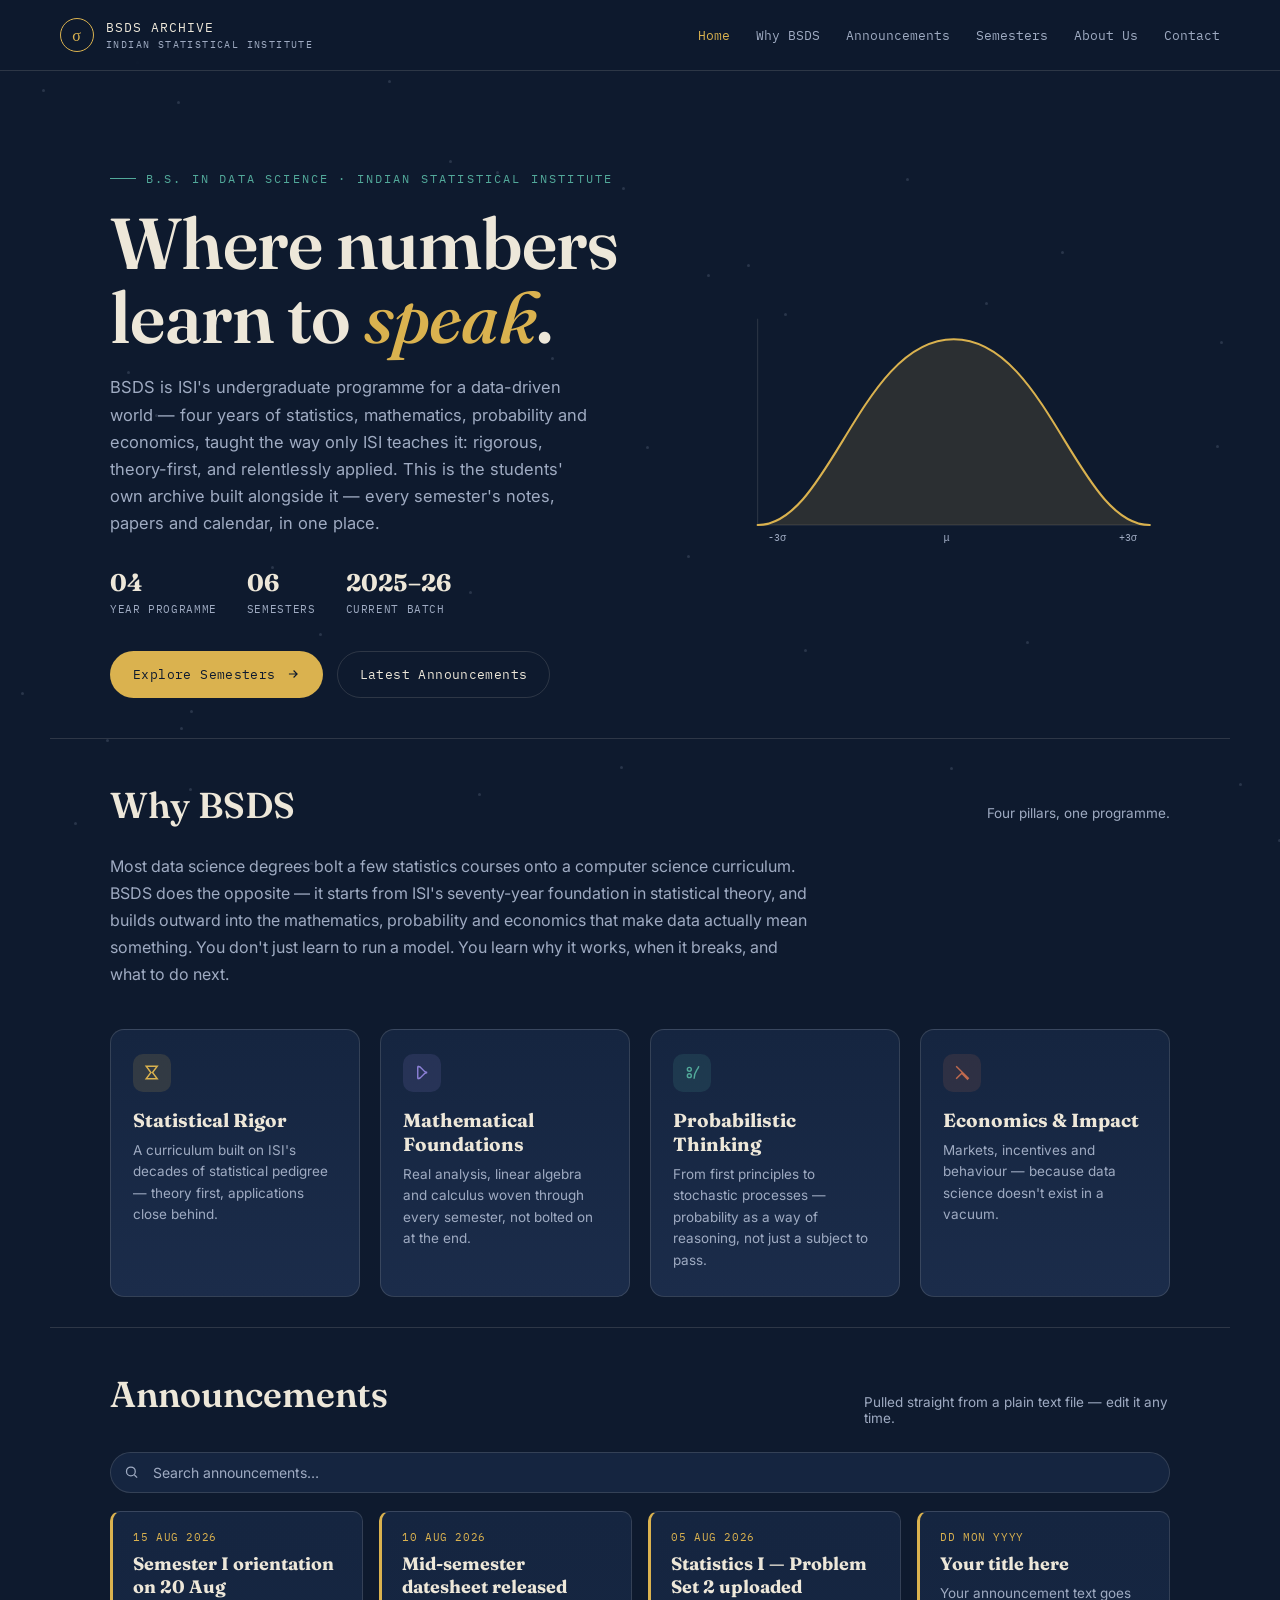
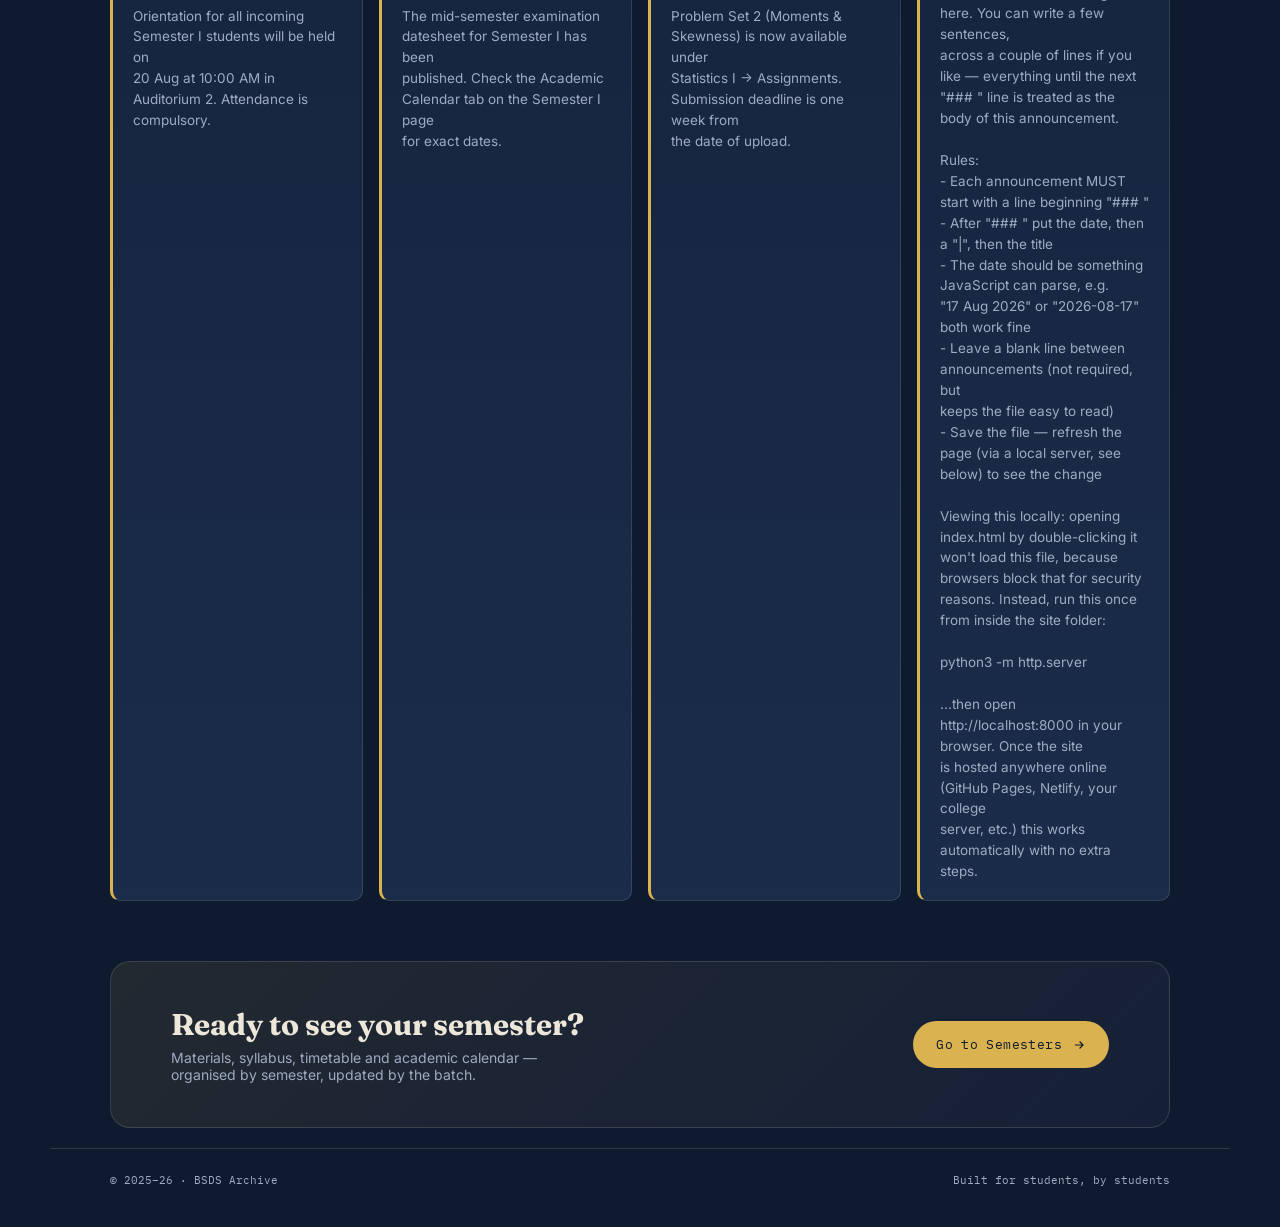
==== commit 8a1abe5d: "Add files via upload" ====
--- a/index.html
+++ b/index.html
@@ -158,6 +158,7 @@
   // Page-specific bootstrap: only the calls this page actually needs.
   document.addEventListener('DOMContentLoaded', () => {
     initScatter();
+    initFixedHeader();
     initMobileNav();
     loadAnnouncements('data/announcements.txt', 'announcementsList');
     initFilterBox('homeAnnounceSearch', '#announcementsList .announce-card');
--- a/css/base.css
+++ b/css/base.css
@@ -69,6 +69,9 @@
   overflow-x:hidden;
   width:100%;
   position:relative;
+  padding-top:70px; /* rough fallback matching header.topbar's height, so there's
+                        no flash of content underneath it before initFixedHeader()
+                        in js/app.js measures and corrects this exactly */
 }
 ::selection{ background:var(--gold); color:var(--ink); }
 a{ color:inherit; }
@@ -96,8 +99,14 @@
 /* ---------------------------------------------------------------------
    4. HEADER + NAV
 --------------------------------------------------------------------- */
+/* Fixed (not sticky) — sticky can behave inconsistently once nested/
+   ambiguous scroll containers are involved (which is exactly what the
+   overflow-x:hidden safety-net on html/body above creates in some mobile
+   browsers), so this uses plain position:fixed to guarantee the header
+   never scrolls away. See initFixedHeader() in js/app.js, which measures
+   its real height and pushes <body>'s content down to match. */
 header.topbar{
-  position:sticky; top:0; z-index:40;
+  position:fixed; top:0; left:0; right:0; z-index:40;
   display:flex; align-items:center; justify-content:space-between;
   padding:18px clamp(16px,5vw,60px);
   background:rgba(14,26,46,0.82);
@@ -205,6 +214,9 @@
   max-width:var(--maxw); margin:0 auto; padding:10px clamp(16px,6vw,60px) 26px;
   display:flex; align-items:baseline; justify-content:space-between; gap:20px;
   border-top:1px solid var(--line); padding-top:44px; flex-wrap:wrap;
+  scroll-margin-top:90px; /* clears the fixed header when jumped to via an
+                              anchor link like index.html#about — otherwise
+                              the section would land partially hidden under it */
 }
 .section-head h2{ font-family:'Fraunces',serif; font-weight:600; font-size:clamp(24px,3.4vw,36px); margin:0; }
 .section-head p{ color:var(--paper-dim); font-size:13.5px; max-width:34ch; margin:0; }
--- a/css/components.css
+++ b/css/components.css
@@ -317,6 +317,26 @@
 .search-box::placeholder{ color:var(--paper-dim); }
 .search-box:focus{ border-color:var(--gold); }
 
+/* ---------------------------------------------------------------------
+   18. CONTACT FORM — reuses .search-box for its inputs (same dark,
+   rounded-field look as the search boxes elsewhere), just with a
+   rectangular radius instead of a full pill, which reads oddly on a
+   multi-line textarea.
+--------------------------------------------------------------------- */
+.contact-form{ max-width:640px; }
+.form-row{ display:grid; grid-template-columns:1fr 1fr; gap:16px; }
+.form-field{ display:flex; flex-direction:column; gap:7px; margin-bottom:16px; }
+.form-field span{
+  font-family:'IBM Plex Mono',monospace; font-size:11px; letter-spacing:.06em;
+  text-transform:uppercase; color:var(--paper-dim);
+}
+.form-input{ border-radius:10px; resize:vertical; font-family:'Inter',sans-serif; }
+textarea.form-input{ line-height:1.5; }
+.form-footer{ display:flex; align-items:center; gap:16px; flex-wrap:wrap; margin-top:6px; }
+.form-status{ font-size:13px; color:var(--paper-dim); }
+.form-status.success{ color:var(--teal); }
+.form-status.error{ color:var(--brick); }
+
 /* Same look, but sized for the narrow materials drawer rather than a
    full-width page section — see the "search within this course" box
    openDrawer() adds in js/app.js. Same padding-vs-margin rule as above. */
--- a/css/responsive.css
+++ b/css/responsive.css
@@ -60,6 +60,7 @@
 
 /* Phones */
 @media (max-width:600px){
+  body{ padding-top:62px; } /* matches the reduced header padding below */
   header.topbar{ padding:14px 16px; }
   .brand{ font-size:11.5px; }
   .brand small{ font-size:9px; }
@@ -78,14 +79,15 @@
   .cta-banner{ flex-direction:column; align-items:flex-start; text-align:left; padding:32px 22px; }
   .btn-row{ width:100%; }
   .btn{ flex:1; justify-content:center; }
+  .form-row{ grid-template-columns:1fr; gap:0; }
 
   .viewer-topbar{ padding:12px 14px; gap:10px; }
   .viewer-title{ font-size:14px; }
-  .viewer-toolbar{ padding:8px 10px; top:53px; gap:8px; justify-content:center; }
+  .viewer-toolbar{ padding:8px 10px; gap:8px; justify-content:center; }
   .vt-label{ min-width:64px; font-size:11px; }
   .vt-btn{ width:32px; height:32px; }
   .pdf-pages{ gap:14px; }
-  .search-bar{ top:97px; padding:8px 12px; }
+  .search-bar{ padding:8px 12px; }
   .search-bar-results{ display:none; } /* saves space on small screens; still announced via the input itself */
 }
 
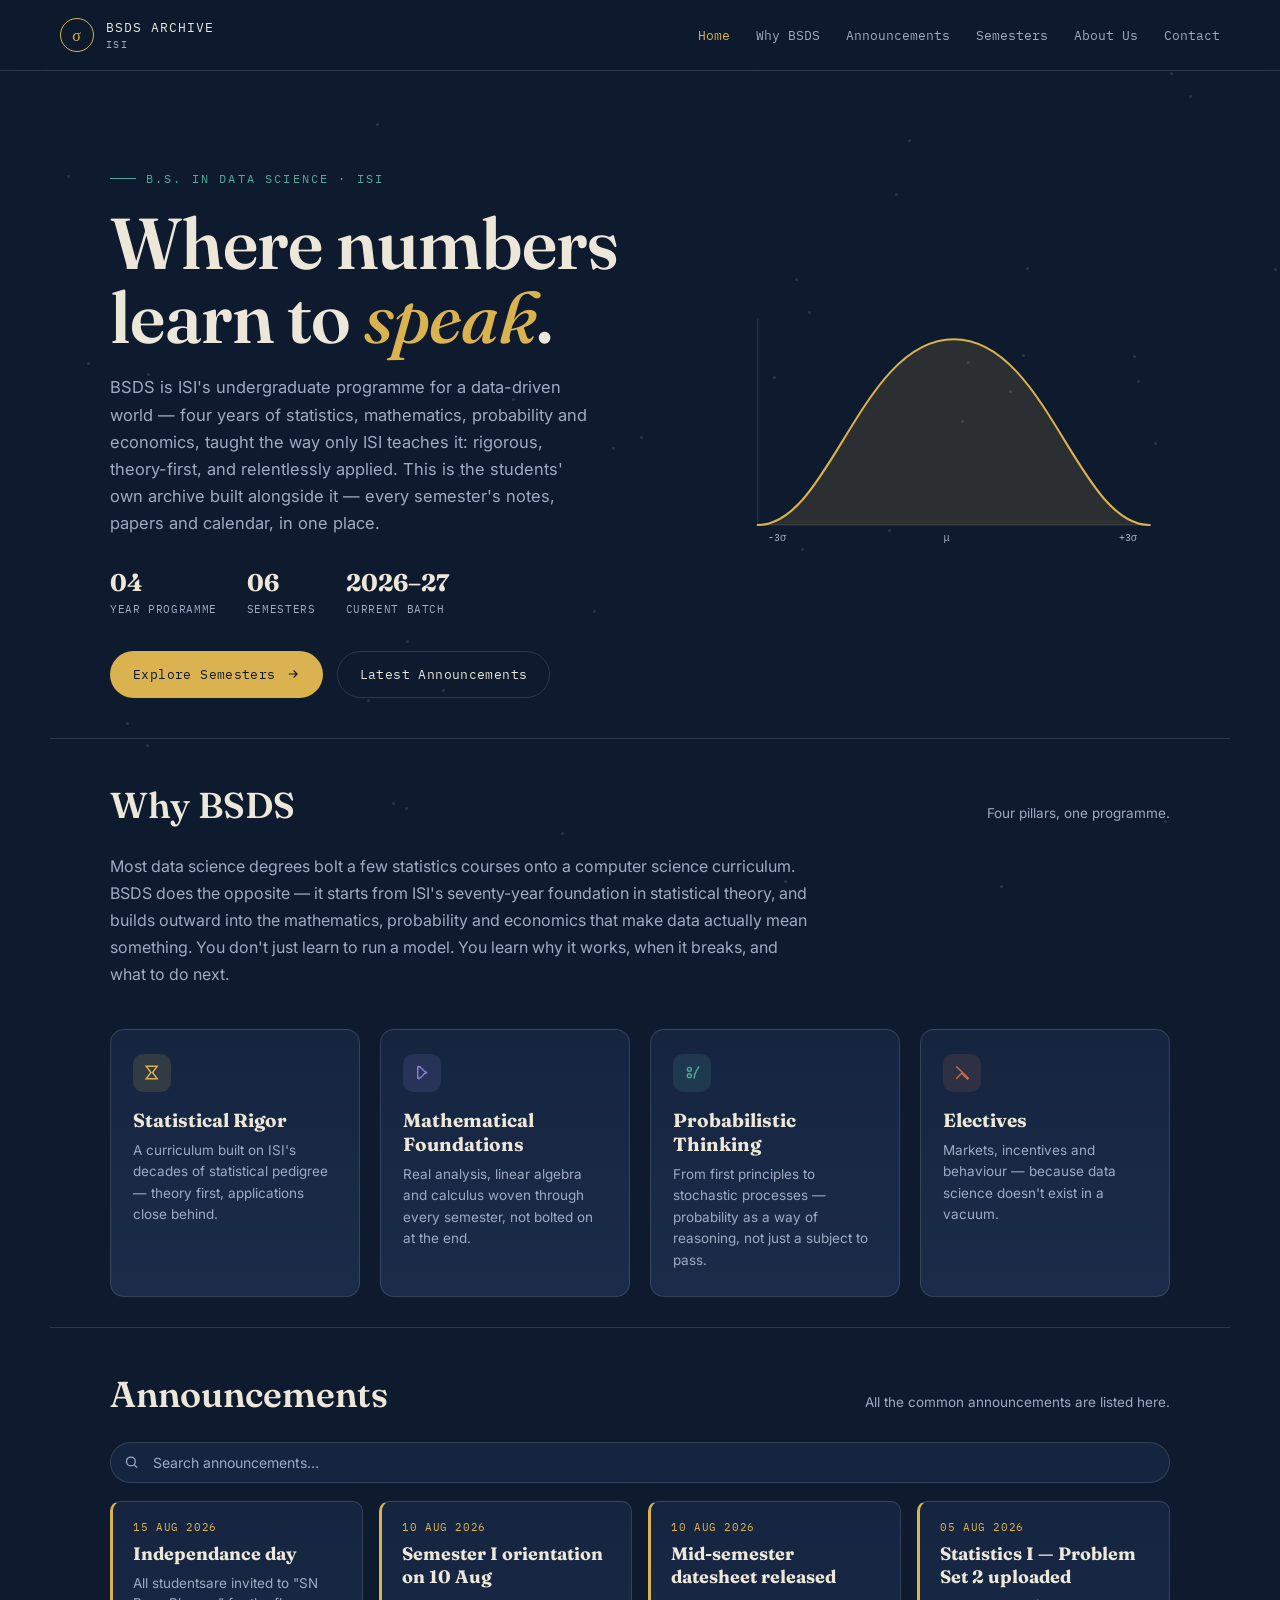
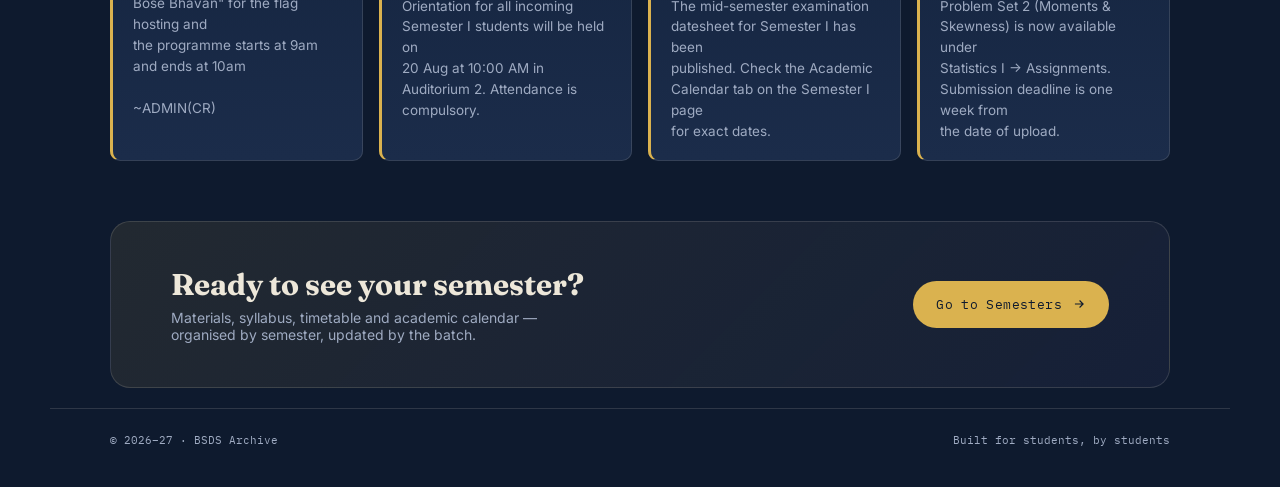
==== commit 135863a1: "Add files via upload" ====
--- a/index.html
+++ b/index.html
@@ -3,7 +3,8 @@
 <head>
 <meta charset="UTF-8">
 <meta name="viewport" content="width=device-width, initial-scale=1.0, maximum-scale=5.0, user-scalable=yes">
-<title>BSDS Archive · Indian Statistical Institute</title>
+<title>BSDS Archive</title>
+<link rel="shortcut icon" type="img/png" href="./style/favicon.png">
 <link rel="preconnect" href="https://fonts.googleapis.com">
 <link href="https://fonts.googleapis.com/css2?family=Fraunces:opsz,wght@9..144,400;9..144,500;9..144,600;9..144,700&family=Inter:wght@400;500;600;700&family=IBM+Plex+Mono:wght@400;500;600&display=swap" rel="stylesheet">
 <!-- All visual styling lives in one shared file -->
@@ -20,7 +21,7 @@
     <div class="mark">σ</div>
     <div>
       BSDS ARCHIVE
-      <small>INDIAN STATISTICAL INSTITUTE</small>
+      <small>ISI</small>
     </div>
   </div>
 
@@ -47,13 +48,13 @@
   <!-- ============================= HERO ============================= -->
   <section class="hero">
     <div>
-      <div class="eyebrow">B.S. in Data Science · Indian Statistical Institute</div>
+      <div class="eyebrow">B.S. in Data Science · ISI</div>
       <h1 class="headline">Where numbers<br>learn to <em>speak</em>.</h1>
       <p class="lede">BSDS is ISI's undergraduate programme for a data-driven world — four years of statistics, mathematics, probability and economics, taught the way only ISI teaches it: rigorous, theory-first, and relentlessly applied. This is the students' own archive built alongside it — every semester's notes, papers and calendar, in one place.</p>
       <div class="hero-stats">
         <div><b>04</b><span>YEAR PROGRAMME</span></div>
         <div><b>06</b><span>SEMESTERS</span></div>
-        <div><b>2025–26</b><span>CURRENT BATCH</span></div>
+        <div><b>2026–27</b><span>CURRENT BATCH</span></div>
       </div>
       <div class="btn-row">
         <a class="btn btn-primary" href="semesters.html">
@@ -112,7 +113,7 @@
         <div class="f-icon">
           <svg viewBox="0 0 24 24" fill="none" stroke="currentColor" stroke-width="1.8"><path d="M4 20l7-7 8 8M4 4l16 16"/></svg>
         </div>
-        <h3>Economics & Impact</h3>
+        <h3>Electives</h3>
         <p>Markets, incentives and behaviour — because data science doesn't exist in a vacuum.</p>
       </div>
     </div>
@@ -122,7 +123,7 @@
   <!-- content is fetched at runtime from data/announcements.txt -->
   <div class="section-head" id="announcements">
     <h2>Announcements</h2>
-    <p>Pulled straight from a plain text file — edit it any time.</p>
+    <p>All the common announcements are listed here.</p>
   </div>
   <div class="search-wrap">
     <svg viewBox="0 0 24 24" fill="none" stroke="currentColor" stroke-width="2"><circle cx="11" cy="11" r="7"/><path d="M21 21l-4.3-4.3"/></svg>
@@ -147,7 +148,7 @@
   </section>
 
   <footer>
-    <span>© 2025–26 · BSDS Archive</span>
+    <span>© 2026–27 · BSDS Archive</span>
     <span>Built for students, by students</span>
   </footer>
 </main>
@@ -166,6 +167,7 @@
     initScrollReveal('.cta-banner');
   });
 </script>
-
+<!-- Disable right-click and inspect element -->
+<script src="./js/protect.js"></script>
 </body>
 </html>
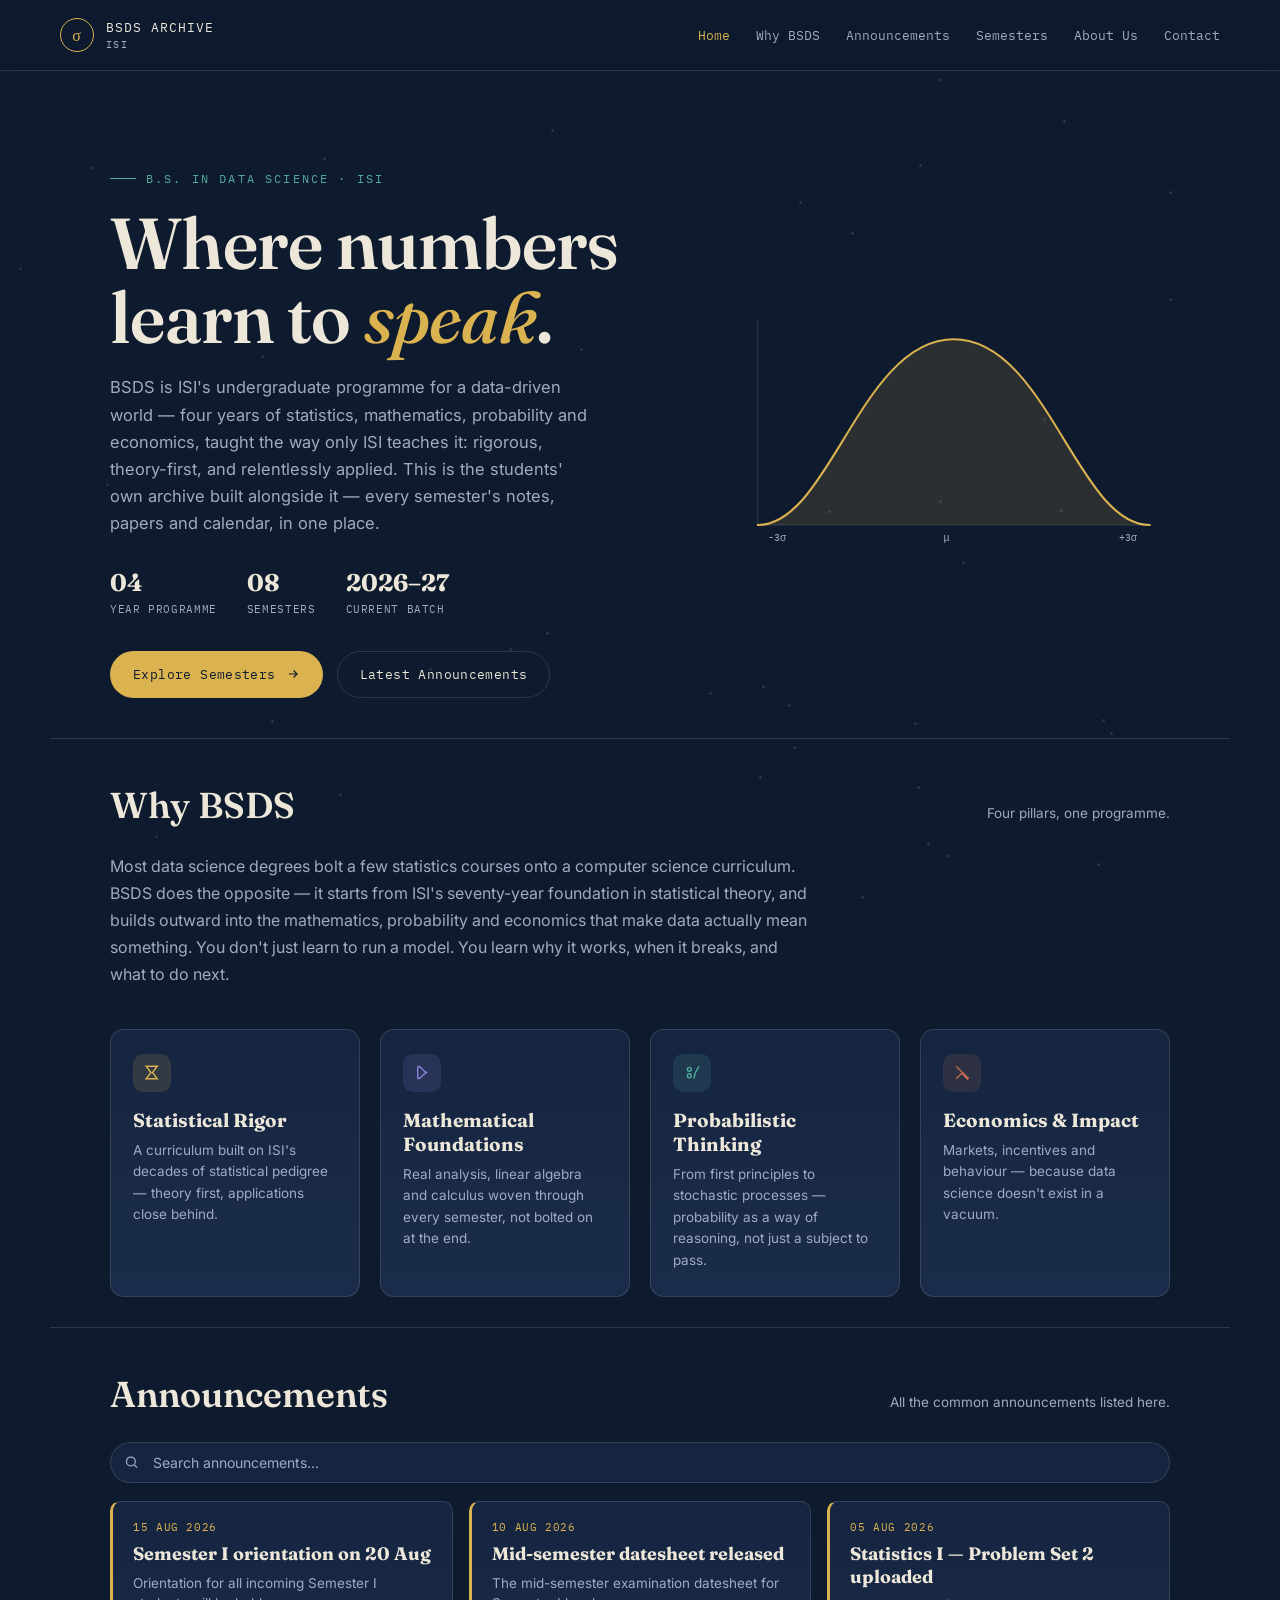
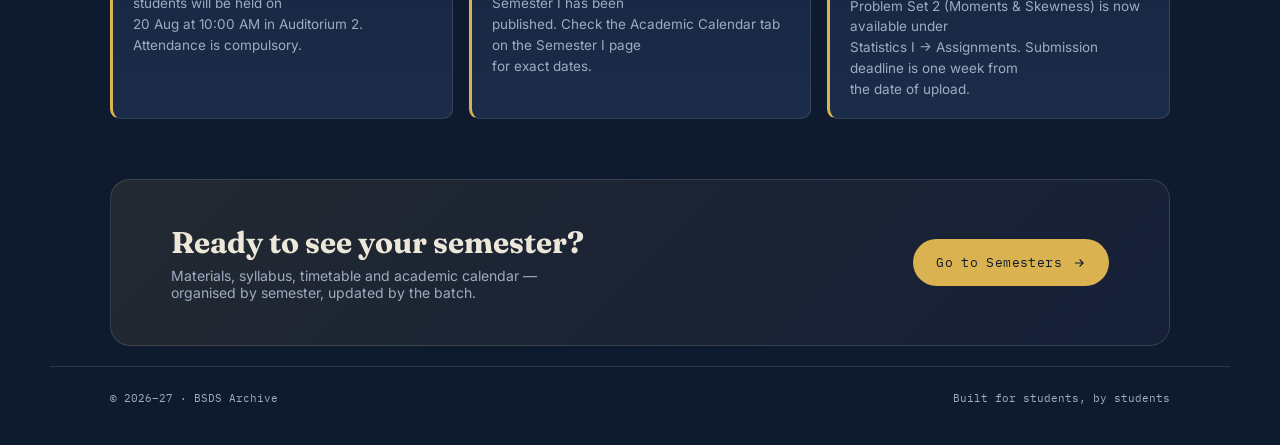
==== commit 9be24c6f: "Add files via upload" ====
--- a/index.html
+++ b/index.html
@@ -3,7 +3,7 @@
 <head>
 <meta charset="UTF-8">
 <meta name="viewport" content="width=device-width, initial-scale=1.0, maximum-scale=5.0, user-scalable=yes">
-<title>BSDS Archive</title>
+<title>BSDS Archive · ISI</title>
 <link rel="shortcut icon" type="img/png" href="./style/favicon.png">
 <link rel="preconnect" href="https://fonts.googleapis.com">
 <link href="https://fonts.googleapis.com/css2?family=Fraunces:opsz,wght@9..144,400;9..144,500;9..144,600;9..144,700&family=Inter:wght@400;500;600;700&family=IBM+Plex+Mono:wght@400;500;600&display=swap" rel="stylesheet">
@@ -53,7 +53,7 @@
       <p class="lede">BSDS is ISI's undergraduate programme for a data-driven world — four years of statistics, mathematics, probability and economics, taught the way only ISI teaches it: rigorous, theory-first, and relentlessly applied. This is the students' own archive built alongside it — every semester's notes, papers and calendar, in one place.</p>
       <div class="hero-stats">
         <div><b>04</b><span>YEAR PROGRAMME</span></div>
-        <div><b>06</b><span>SEMESTERS</span></div>
+        <div><b>08</b><span>SEMESTERS</span></div>
         <div><b>2026–27</b><span>CURRENT BATCH</span></div>
       </div>
       <div class="btn-row">
@@ -113,7 +113,7 @@
         <div class="f-icon">
           <svg viewBox="0 0 24 24" fill="none" stroke="currentColor" stroke-width="1.8"><path d="M4 20l7-7 8 8M4 4l16 16"/></svg>
         </div>
-        <h3>Electives</h3>
+        <h3>Economics & Impact</h3>
         <p>Markets, incentives and behaviour — because data science doesn't exist in a vacuum.</p>
       </div>
     </div>
@@ -123,7 +123,7 @@
   <!-- content is fetched at runtime from data/announcements.txt -->
   <div class="section-head" id="announcements">
     <h2>Announcements</h2>
-    <p>All the common announcements are listed here.</p>
+    <p>All the common announcements listed here.</p>
   </div>
   <div class="search-wrap">
     <svg viewBox="0 0 24 24" fill="none" stroke="currentColor" stroke-width="2"><circle cx="11" cy="11" r="7"/><path d="M21 21l-4.3-4.3"/></svg>
@@ -167,7 +167,6 @@
     initScrollReveal('.cta-banner');
   });
 </script>
-<!-- Disable right-click and inspect element -->
-<script src="./js/protect.js"></script>
+
 </body>
 </html>
--- a/css/components.css
+++ b/css/components.css
@@ -36,7 +36,14 @@
 .announce-card.in{ animation: rise .6s ease forwards; }
 .announce-card .a-date{
   font-family:'IBM Plex Mono',monospace; font-size:10.5px; letter-spacing:.06em;
-  color:var(--gold); text-transform:uppercase; margin-bottom:8px; display:block;
+  color:var(--gold); text-transform:uppercase; display:block; margin-bottom:8px;
+}
+.announce-card .a-author{
+  font-family:'IBM Plex Mono',monospace; font-size:10.5px; letter-spacing:.03em;
+  color:var(--paper-dim); display:block; margin-top:-6px; margin-bottom:8px;
+  /* negative top margin pulls this up snug under the date (so they read
+     as one byline group) while still leaving the usual 8px gap before
+     the title either way — whether or not an author line is present */
 }
 .announce-card h4{ font-family:'Fraunces',serif; font-size:18px; margin:0 0 8px; }
 .announce-card p{ font-size:13.5px; line-height:1.55; color:var(--paper-dim); margin:0; white-space:pre-line; }
@@ -176,6 +183,16 @@
 .syllabus-unit:first-child{ border-top:none; }
 .syllabus-unit .u-num{ font-family:'IBM Plex Mono',monospace; font-size:11px; color:var(--paper-dim); flex:none; width:52px; }
 
+/* named sub-section within a course's syllabus, e.g. "One Variable
+   Calculus" / "Linear Algebra" inside Mathematics I — each restarts its
+   own Unit 1, 2, 3... numbering. See _renderSyllabusGroups() in js/app.js */
+.syllabus-group{ margin-top:6px; }
+.syllabus-group + .syllabus-group{ margin-top:18px; padding-top:14px; border-top:1px dashed var(--line); }
+.syllabus-group-heading{
+  font-family:'IBM Plex Mono',monospace; font-size:11px; letter-spacing:.1em; text-transform:uppercase;
+  color:var(--accent); margin:0 0 8px;
+}
+
 /* ---------------------------------------------------------------------
    14. TIMETABLE TABLE
 --------------------------------------------------------------------- */
@@ -207,7 +224,9 @@
 }
 .cal-item{ display:flex; align-items:center; gap:14px; padding:11px 4px; border-bottom:1px solid var(--line); }
 .cal-item:last-child{ border-bottom:none; }
-.cal-date{ font-family:'IBM Plex Mono',monospace; font-size:12.5px; color:var(--paper-dim); width:56px; flex:none; }
+.cal-date{ font-family:'IBM Plex Mono',monospace; font-size:12.5px; color:var(--paper-dim); min-width:56px; width:auto; flex:none; white-space:nowrap; }
+.cal-item:has(.cal-date:not(:empty))  { /* no-op anchor, kept for potential future targeting */ }
+.cal-date:not(:only-child) { width:auto; min-width:56px; } /* lets a date range like "05 Dec – 08 Dec" fit without wrapping oddly */
 .cal-title{ font-size:14px; flex:1; }
 .cal-type{
   font-family:'IBM Plex Mono',monospace; font-size:10px; letter-spacing:.06em; text-transform:uppercase;
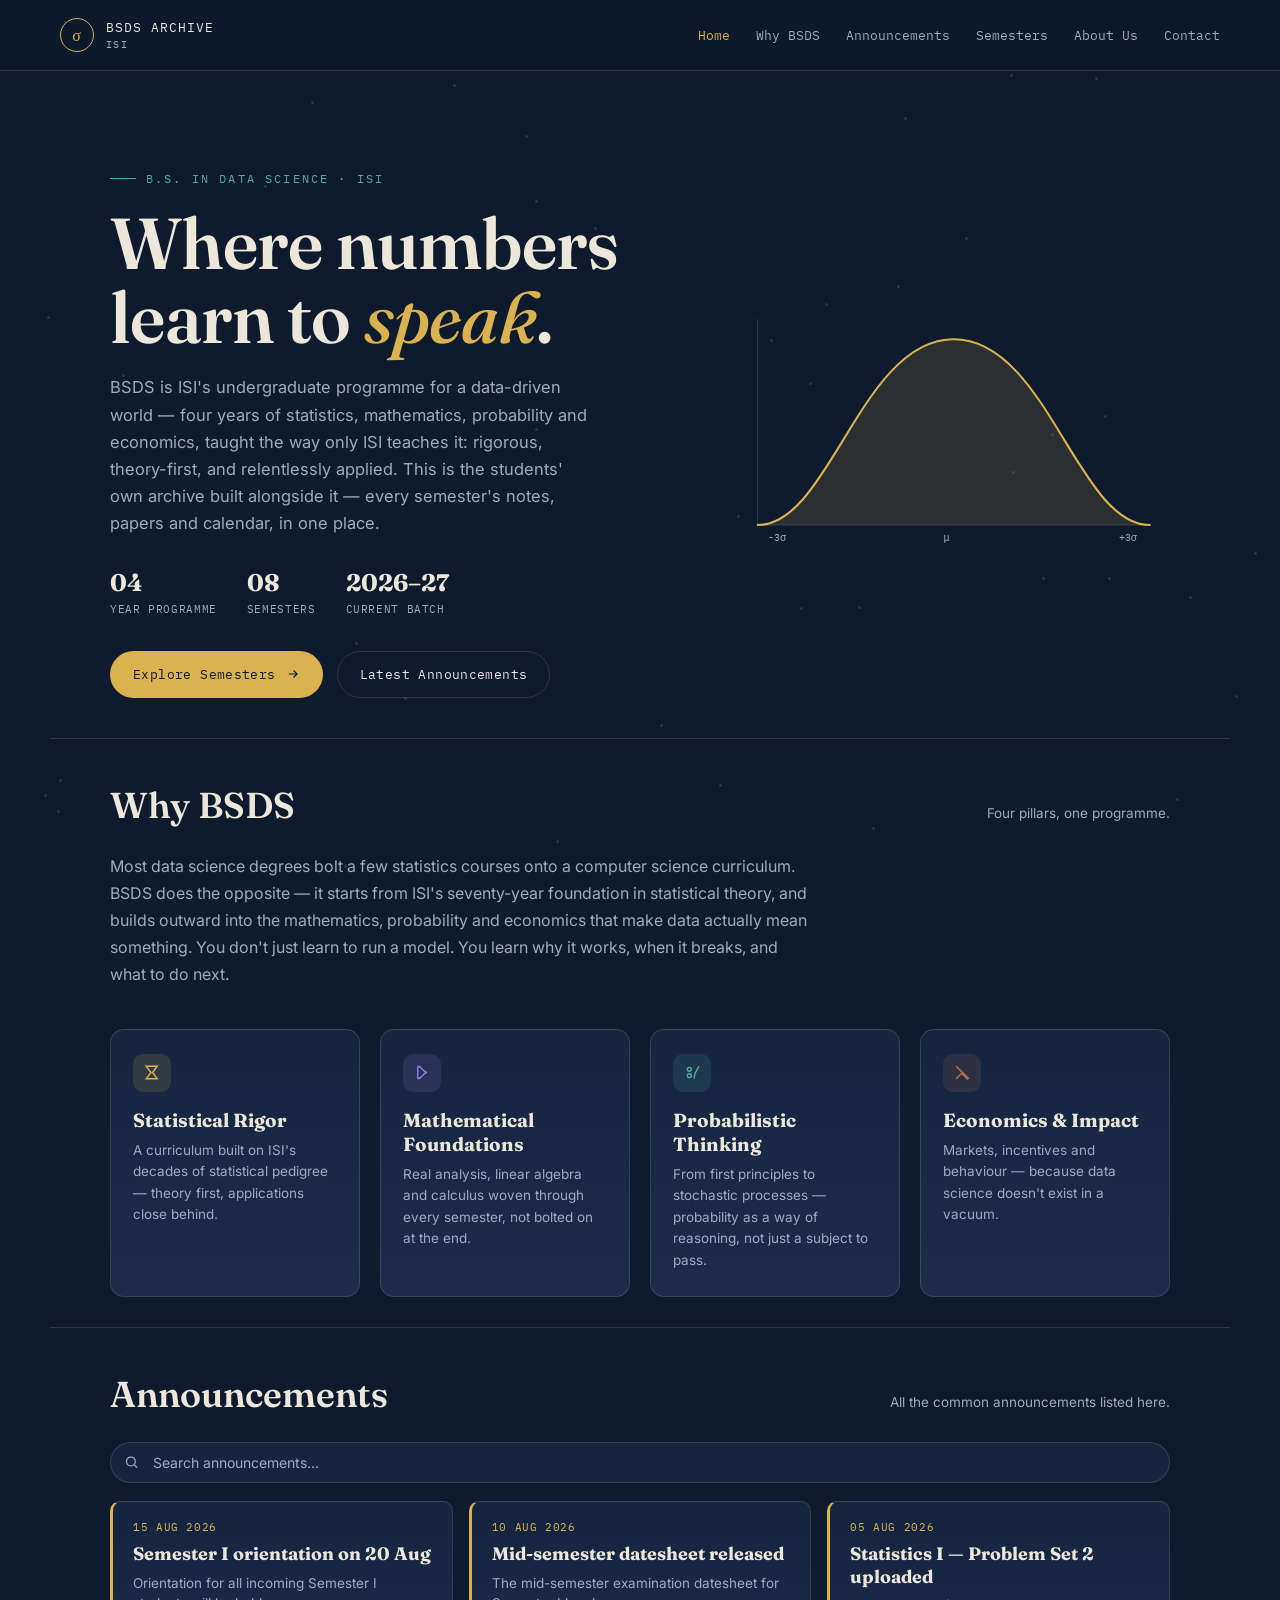
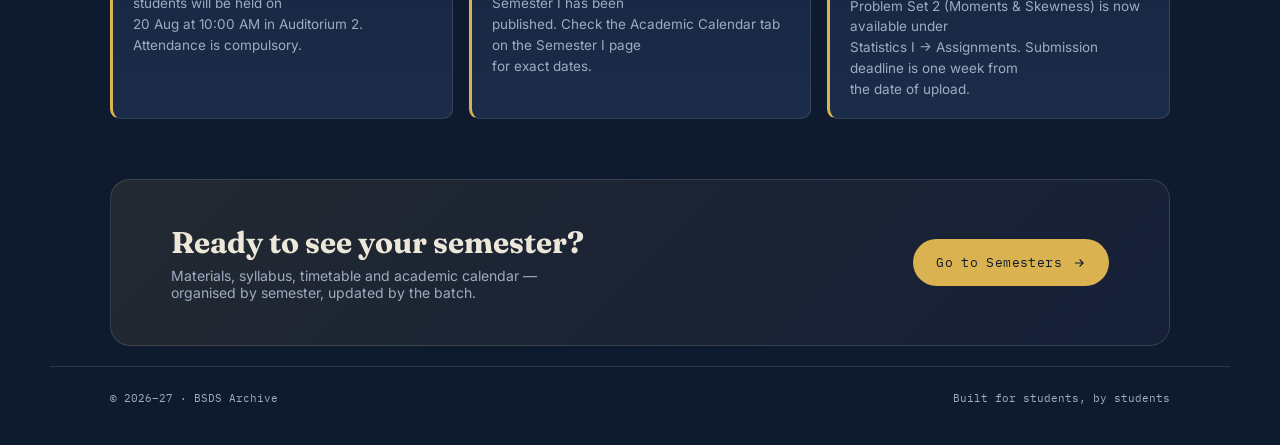
==== commit d46ab2d5: "Add files via upload" ====
--- a/index.html
+++ b/index.html
@@ -167,6 +167,8 @@
     initScrollReveal('.cta-banner');
   });
 </script>
+<!-- Disable right-click and inspect element -->
+<script src="./js/protection.js"></script>
 
 </body>
 </html>
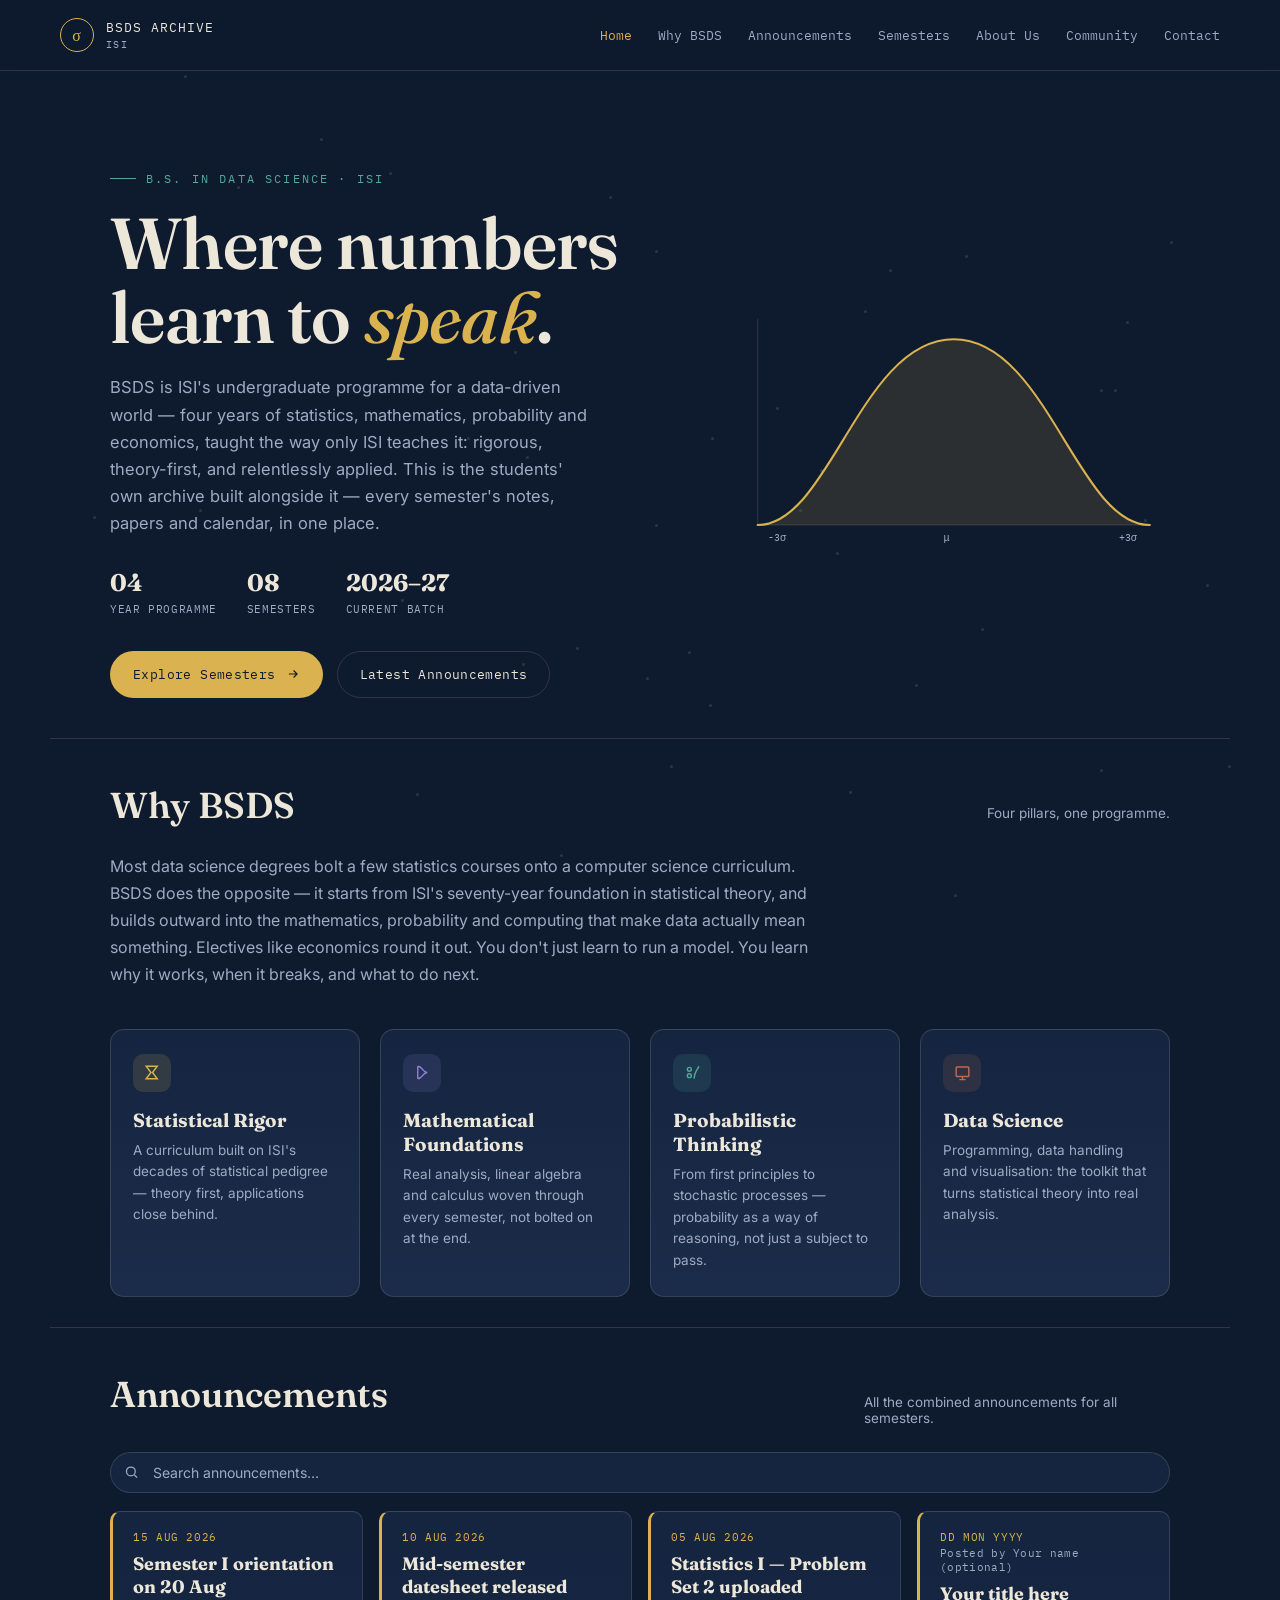
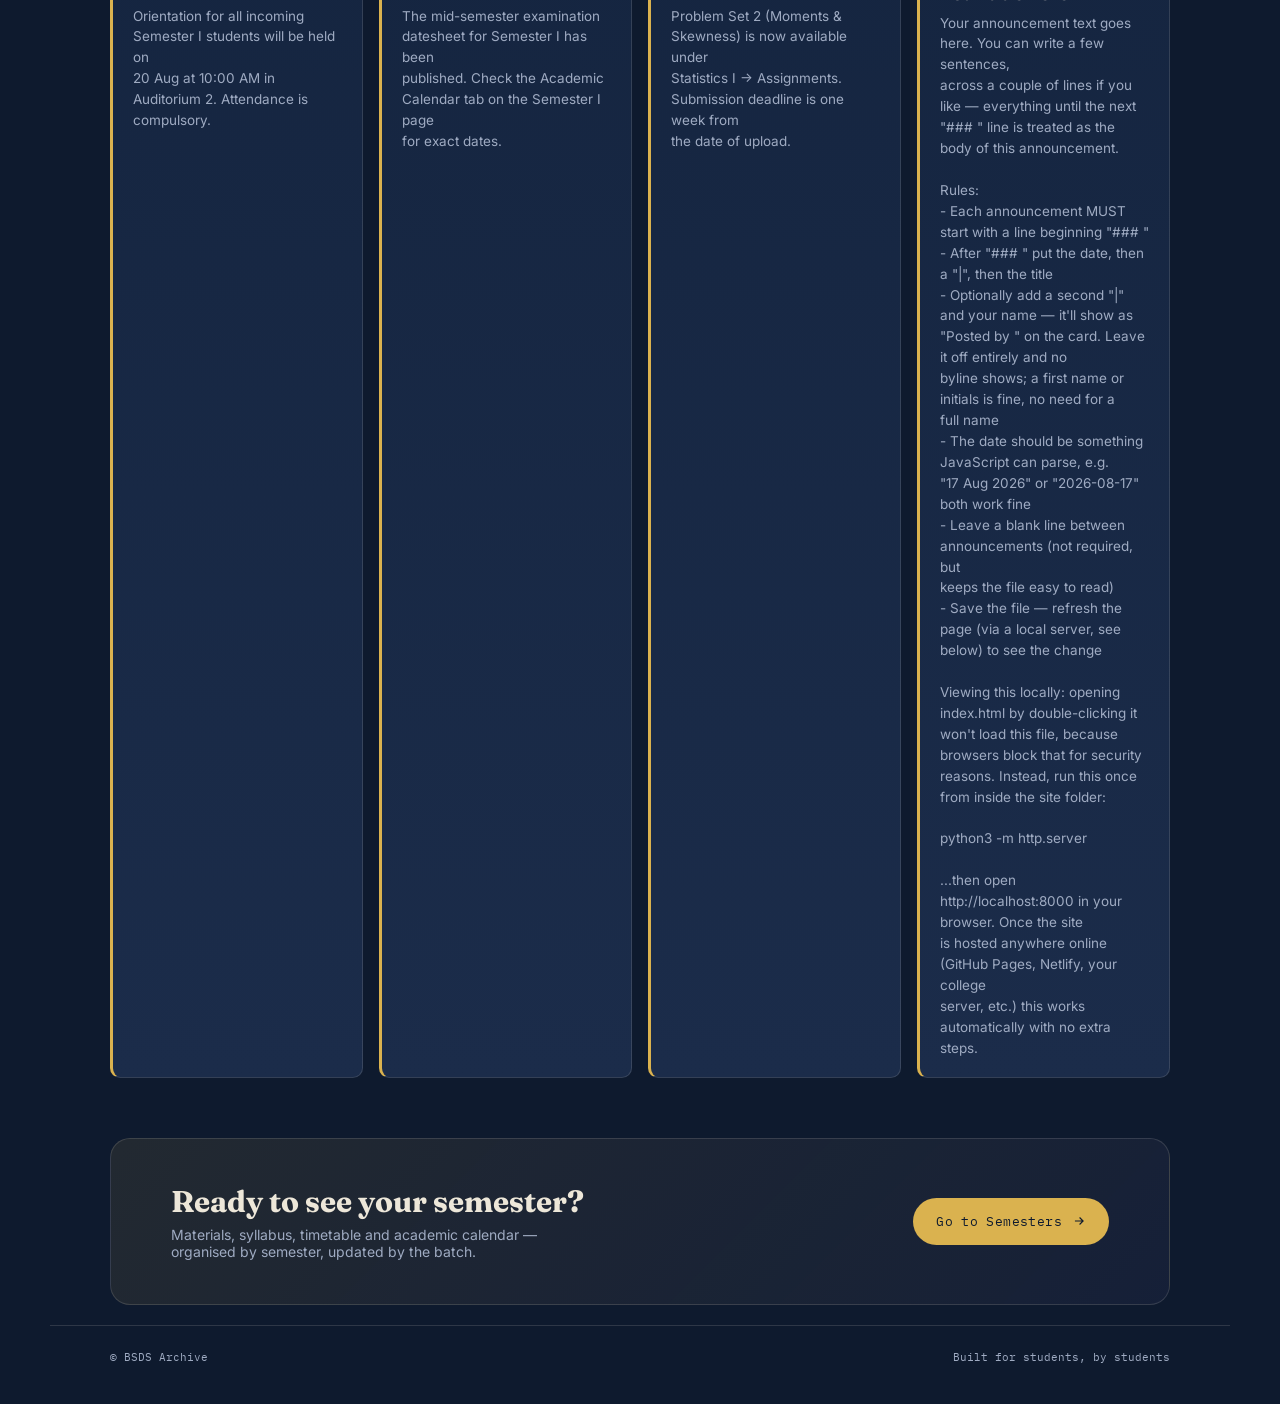
==== commit 72503861: "Add files via upload" ====
--- a/index.html
+++ b/index.html
@@ -4,7 +4,6 @@
 <meta charset="UTF-8">
 <meta name="viewport" content="width=device-width, initial-scale=1.0, maximum-scale=5.0, user-scalable=yes">
 <title>BSDS Archive · ISI</title>
-<link rel="shortcut icon" type="img/png" href="./style/favicon.png">
 <link rel="preconnect" href="https://fonts.googleapis.com">
 <link href="https://fonts.googleapis.com/css2?family=Fraunces:opsz,wght@9..144,400;9..144,500;9..144,600;9..144,700&family=Inter:wght@400;500;600;700&family=IBM+Plex+Mono:wght@400;500;600&display=swap" rel="stylesheet">
 <!-- All visual styling lives in one shared file -->
@@ -32,6 +31,7 @@
     <a href="#announcements">Announcements</a>
     <a href="semesters.html">Semesters</a>
     <a href="about.html">About Us</a>
+    <a href="community.html">Community</a>
     <a href="contact.html">Contact</a>
   </nav>
 
@@ -85,7 +85,7 @@
     <p>Four pillars, one programme.</p>
   </div>
   <section class="about">
-    <p class="about-lede">Most data science degrees bolt a few statistics courses onto a computer science curriculum. BSDS does the opposite — it starts from ISI's seventy-year foundation in statistical theory, and builds outward into the mathematics, probability and economics that make data actually mean something. You don't just learn to run a model. You learn why it works, when it breaks, and what to do next.</p>
+    <p class="about-lede">Most data science degrees bolt a few statistics courses onto a computer science curriculum. BSDS does the opposite — it starts from ISI's seventy-year foundation in statistical theory, and builds outward into the mathematics, probability and computing that make data actually mean something. Electives like economics round it out. You don't just learn to run a model. You learn why it works, when it breaks, and what to do next.</p>
 
     <div class="feature-grid" id="featureGrid">
       <div class="feature-card">
@@ -111,10 +111,10 @@
       </div>
       <div class="feature-card">
         <div class="f-icon">
-          <svg viewBox="0 0 24 24" fill="none" stroke="currentColor" stroke-width="1.8"><path d="M4 20l7-7 8 8M4 4l16 16"/></svg>
+          <svg viewBox="0 0 24 24" fill="none" stroke="currentColor" stroke-width="1.8"><rect x="4" y="5" width="16" height="12" rx="1"/><path d="M8 21h8M12 17v4"/></svg>
         </div>
-        <h3>Economics & Impact</h3>
-        <p>Markets, incentives and behaviour — because data science doesn't exist in a vacuum.</p>
+        <h3>Data Science</h3>
+        <p>Programming, data handling and visualisation: the toolkit that turns statistical theory into real analysis.</p>
       </div>
     </div>
   </section>
@@ -123,7 +123,7 @@
   <!-- content is fetched at runtime from data/announcements.txt -->
   <div class="section-head" id="announcements">
     <h2>Announcements</h2>
-    <p>All the common announcements listed here.</p>
+    <p>All the combined announcements for all semesters.</p>
   </div>
   <div class="search-wrap">
     <svg viewBox="0 0 24 24" fill="none" stroke="currentColor" stroke-width="2"><circle cx="11" cy="11" r="7"/><path d="M21 21l-4.3-4.3"/></svg>
@@ -148,12 +148,13 @@
   </section>
 
   <footer>
-    <span>© 2026–27 · BSDS Archive</span>
+    <span>© BSDS Archive</span>
     <span>Built for students, by students</span>
   </footer>
 </main>
 
 <!-- Data first, then behavior -->
+<script src="js/protection.js"></script>
 <script src="js/app.js"></script>
 <script>
   // Page-specific bootstrap: only the calls this page actually needs.
@@ -167,8 +168,6 @@
     initScrollReveal('.cta-banner');
   });
 </script>
-<!-- Disable right-click and inspect element -->
-<script src="./js/protection.js"></script>
 
 </body>
 </html>
--- a/css/base.css
+++ b/css/base.css
@@ -49,6 +49,7 @@
   --gold:#dab24f;    /* Statistics / primary accent / "available" state */
   --violet:#8c80d6;  /* Mathematics */
   --teal:#52a99a;    /* Probability / holidays */
+  --blue: #5b8fd6;   /* Computing */
   --brick:#c06a4e;   /* Economics / exams */
 
   --radius: 14px;
@@ -75,7 +76,7 @@
 }
 ::selection{ background:var(--gold); color:var(--ink); }
 a{ color:inherit; }
-img{ max-width:100%; display:block; }
+img{ max-width:100%; display:block; -webkit-touch-callout:none; } /* blocks iOS's long-press "Save Image" menu — a deterrent, not real protection, see note in protection.js */
 
 /* Removes the ~300ms tap delay some mobile browsers add while deciding
    whether a tap is the start of a double-tap-to-zoom gesture, and drops
--- a/css/components.css
+++ b/css/components.css
@@ -7,7 +7,7 @@
 
    TABLE OF CONTENTS
    9.  ANNOUNCEMENTS ............................ .announce-grid
-   10. SEMESTER TIMELINE ......................... .timeline
+   10. SEMESTER TIMELINE ......................... .timeline, .year-group
    11. SUBJECT CARD GRID (materials) ............ .grid, .card
    12. TABS (materials/syllabus/timetable/...) .. .tabs
    13. SYLLABUS ACCORDION ....................... .syllabus
@@ -57,18 +57,49 @@
 }
 
 /* ---------------------------------------------------------------------
-   10. SEMESTER TIMELINE — the vertical "spine" list on semesters.html
---------------------------------------------------------------------- */
-.timeline{ max-width:var(--maxw); margin:0 auto; padding:0 clamp(16px,6vw,60px) 100px; position:relative; }
-.timeline::before{
-  content:""; position:absolute; left:calc(clamp(16px,6vw,60px) + 23px); top:6px; bottom:6px;
-  width:1px; background: linear-gradient(180deg, var(--gold), var(--line) 30%, var(--line));
-}
+   10. SEMESTER TIMELINE — semesters.html
+   Top level is now a stack of year dropdowns (.year-group, one per
+   academic year); each opens to reveal its two .t-row semester entries
+   underneath. See renderSemesterTimeline() in js/app.js — it groups
+   SEMESTER_LIST two-at-a-time ("1st Year" = Sem I + II, etc).
+--------------------------------------------------------------------- */
+.timeline{ max-width:var(--maxw); margin:0 auto; padding:0 clamp(16px,6vw,60px) 100px; }
+
+/* one collapsible year — built on <details>/<summary>, same pattern as
+   .syllabus-course below, so it gets free keyboard/native toggle
+   behaviour (Enter/Space, no JS needed to open or close it) */
+.year-group{
+  position:relative; border:1px solid var(--line); border-radius:var(--radius);
+  margin-bottom:16px; overflow:hidden; opacity:0; transform:translateY(20px);
+  background: linear-gradient(180deg, var(--panel) 0%, var(--panel-2) 100%);
+  transition: border-color .3s;
+}
+.year-group.in{ animation: rise .7s ease forwards; }
+.year-group[open]{ border-color:var(--gold); }
+.year-group summary{
+  cursor:pointer; list-style:none; padding:22px 26px;
+  display:flex; align-items:center; justify-content:space-between; gap:16px; flex-wrap:wrap;
+}
+.year-group summary::-webkit-details-marker{ display:none; }
+.year-head{ display:flex; align-items:baseline; gap:14px; flex-wrap:wrap; }
+.year-head .year-label{ font-family:'Fraunces',serif; font-weight:600; font-size:22px; }
+.year-head .year-sub{
+  font-family:'IBM Plex Mono',monospace; font-size:12px; color:var(--paper-dim); letter-spacing:.02em;
+}
+.year-side{ display:flex; align-items:center; gap:14px; flex:none; }
+.year-group .chev{ width:15px; height:15px; color:var(--gold); transition:transform .3s; flex:none; }
+.year-group[open] summary .chev{ transform:rotate(90deg); }
+
+.year-body{
+  padding:2px 26px 22px; display:flex; flex-direction:column; gap:10px;
+  border-top:1px solid var(--line);
+}
+
 .t-row{
   position:relative; display:grid; grid-template-columns:48px 1fr; gap:20px;
-  padding:14px 0; opacity:0; transform:translateY(20px);
-}
-.t-row.in{ animation: rise .7s ease forwards; }
+  padding:8px 0; opacity:0; transform:translateY(14px);
+}
+.t-row.in{ animation: rise .6s ease forwards; }
 .t-node{
   width:48px; height:48px; border-radius:50%; z-index:2; flex:none;
   display:flex; align-items:center; justify-content:center;
@@ -136,6 +167,7 @@
 .card[data-subj="statistics"]{ --accent: var(--gold); }
 .card[data-subj="mathematics"]{ --accent: var(--violet); }
 .card[data-subj="probability"]{ --accent: var(--teal); }
+.card[data-subj="computing"]{ --accent: var(--blue); }
 .card[data-subj="economics"]{ --accent: var(--brick); }
 
 /* ---------------------------------------------------------------------
@@ -214,6 +246,33 @@
 table.timetable td.free{ color:var(--paper-dim); opacity:.5; }
 .scroll-hint{ display:none; font-family:'IBM Plex Mono',monospace; font-size:11px; color:var(--paper-dim); margin:8px 2px 0; }
 
+/* "Click here to download..." link shown above a tab's content when a
+   downloadable file is available for it (timetable.download /
+   syllabusDownload in js/data/sem1.js) */
+.tab-download-note{
+  display:inline-flex; align-items:center; gap:8px; margin-bottom:14px;
+  font-family:'IBM Plex Mono',monospace; font-size:12.5px; color:var(--gold);
+  text-decoration:none; padding:9px 16px; border:1px solid rgba(218,178,79,0.35);
+  border-radius:20px; background:rgba(218,178,79,0.08); transition:all .2s;
+}
+.tab-download-note:hover{ background:rgba(218,178,79,0.16); border-color:var(--gold); }
+.tab-download-note svg{ width:14px; height:14px; flex:none; }
+
+/* second table on the Timetable tab, listing who teaches what —
+   timetable.faculty in js/data/sem1.js */
+.table-subheading{
+  font-family:'Fraunces',serif; font-size:18px; margin:30px 0 12px;
+}
+
+/* A plain passage of text you can drop into any section — under a
+   heading, above/below a table, wherever. Just wrap your text in
+   <p class="section-note">...</p> in the relevant HTML file. Lines up
+   with the same left/right gutter as everything else on the page. */
+.section-note{
+  max-width:var(--maxw); margin:0 auto 20px; padding:0 clamp(16px,6vw,60px);
+  color:var(--paper-dim); font-size:14px; line-height:1.65;
+}
+
 /* ---------------------------------------------------------------------
    15. ACADEMIC CALENDAR LIST
 --------------------------------------------------------------------- */
@@ -224,9 +283,7 @@
 }
 .cal-item{ display:flex; align-items:center; gap:14px; padding:11px 4px; border-bottom:1px solid var(--line); }
 .cal-item:last-child{ border-bottom:none; }
-.cal-date{ font-family:'IBM Plex Mono',monospace; font-size:12.5px; color:var(--paper-dim); min-width:56px; width:auto; flex:none; white-space:nowrap; }
-.cal-item:has(.cal-date:not(:empty))  { /* no-op anchor, kept for potential future targeting */ }
-.cal-date:not(:only-child) { width:auto; min-width:56px; } /* lets a date range like "05 Dec – 08 Dec" fit without wrapping oddly */
+.cal-date{ font-family:'IBM Plex Mono',monospace; font-size:12.5px; color:var(--paper-dim); width:56px; flex:none; }
 .cal-title{ font-size:14px; flex:1; }
 .cal-type{
   font-family:'IBM Plex Mono',monospace; font-size:10px; letter-spacing:.06em; text-transform:uppercase;
@@ -306,6 +363,14 @@
 .action-btn:hover{ border-color:var(--accent); color:var(--accent); }
 .action-btn.primary{ background:var(--accent); border-color:var(--accent); color:var(--ink); }
 .action-btn.primary:hover{ opacity:.88; color:var(--ink); }
+/* Dropbox/Google Drive buttons for large reference files hosted
+   externally — see the "links" field on a material item in
+   js/data/sem1.js. Colors are just a light brand-ish tint, purely
+   cosmetic; change freely to match your own preference. */
+.action-btn-dropbox{ border-color:rgba(0,97,255,0.35); color:#6ea8ff; }
+.action-btn-dropbox:hover{ background:rgba(0,97,255,0.12); border-color:#6ea8ff; }
+.action-btn-drive{ border-color:rgba(52,168,83,0.35); color:#7bd393; }
+.action-btn-drive:hover{ background:rgba(52,168,83,0.12); border-color:#7bd393; }
 .action-empty{
   font-family:'IBM Plex Mono',monospace; font-size:11.5px; color:var(--paper-dim);
   padding:8px 4px; opacity:.7;
@@ -365,3 +430,42 @@
   width:14px; height:14px; color:var(--paper-dim); pointer-events:none;
 }
 .drawer-search .search-box{ padding-left:38px; font-size:13.5px; }
+
+/* Community page member cards — reuses .feature-grid's layout, just
+   with a photo/initial badge added on top. Photo is optional: if the
+   <img> in community.html 404s or is omitted, .member-initial (an
+   initial-letter badge) shows instead automatically. */
+.member-card{
+  background: linear-gradient(180deg, var(--panel) 0%, var(--panel-2) 100%);
+  border:1px solid var(--line); border-radius:var(--radius);
+  padding:24px 22px; text-align:center; opacity:0; transform:translateY(20px);
+}
+.member-card.in{ animation: rise .65s ease forwards; }
+.member-photo{
+  width:72px; height:72px; border-radius:50%; object-fit:cover;
+  margin:0 auto 14px; border:2px solid var(--gold);
+}
+.member-initial{
+  width:72px; height:72px; border-radius:50%; margin:0 auto 14px;
+  background:rgba(218,178,79,0.14); border:2px solid var(--gold); color:var(--gold);
+  display:flex; align-items:center; justify-content:center;
+  font-family:'Fraunces',serif; font-size:26px; font-weight:600;
+}
+.member-card:has(.member-photo) .member-initial{ display:none; } /* photo present + loaded — hide the badge */
+.member-card h3{ font-family:'Fraunces',serif; font-size:19px; margin:0 0 6px; }
+.member-tags{ display:flex; flex-wrap:wrap; justify-content:center; gap:6px; margin-bottom:12px; }
+.member-card p{ font-size:13px; line-height:1.55; color:var(--paper-dim); margin:0; }
+
+/* Community Members — a lighter grid below the leadership cards, so
+   everyone who's contributed gets a place, not just the leads */
+.member-mini-grid{
+  display:grid; grid-template-columns:repeat(auto-fit,minmax(140px,1fr)); gap:14px; margin-bottom:10px;
+}
+.member-mini{
+  background: linear-gradient(180deg, var(--panel) 0%, var(--panel-2) 100%);
+  border:1px solid var(--line); border-radius:var(--radius-sm);
+  padding:16px 12px; text-align:center; opacity:0; transform:translateY(16px);
+}
+.member-mini.in{ animation: rise .6s ease forwards; }
+.member-mini .member-initial{ width:44px; height:44px; font-size:16px; margin-bottom:8px; }
+.member-mini h4{ font-family:'Fraunces',serif; font-size:14px; margin:0 0 8px; font-weight:600; }
--- a/css/responsive.css
+++ b/css/responsive.css
@@ -71,6 +71,10 @@
   .drawer-head h3{ font-size:24px; }
   .tabs{ gap:2px; }
   .tab-btn{ padding:10px 12px; font-size:11.5px; }
+  .year-group summary{ padding:18px 18px; }
+  .year-head{ flex-direction:column; align-items:flex-start; gap:4px; }
+  .year-head .year-label{ font-size:19px; }
+  .year-body{ padding:2px 18px 18px; }
   .cal-item{ flex-wrap:wrap; }
   .cal-title{ order:1; width:100%; }
   .cal-date{ order:0; }
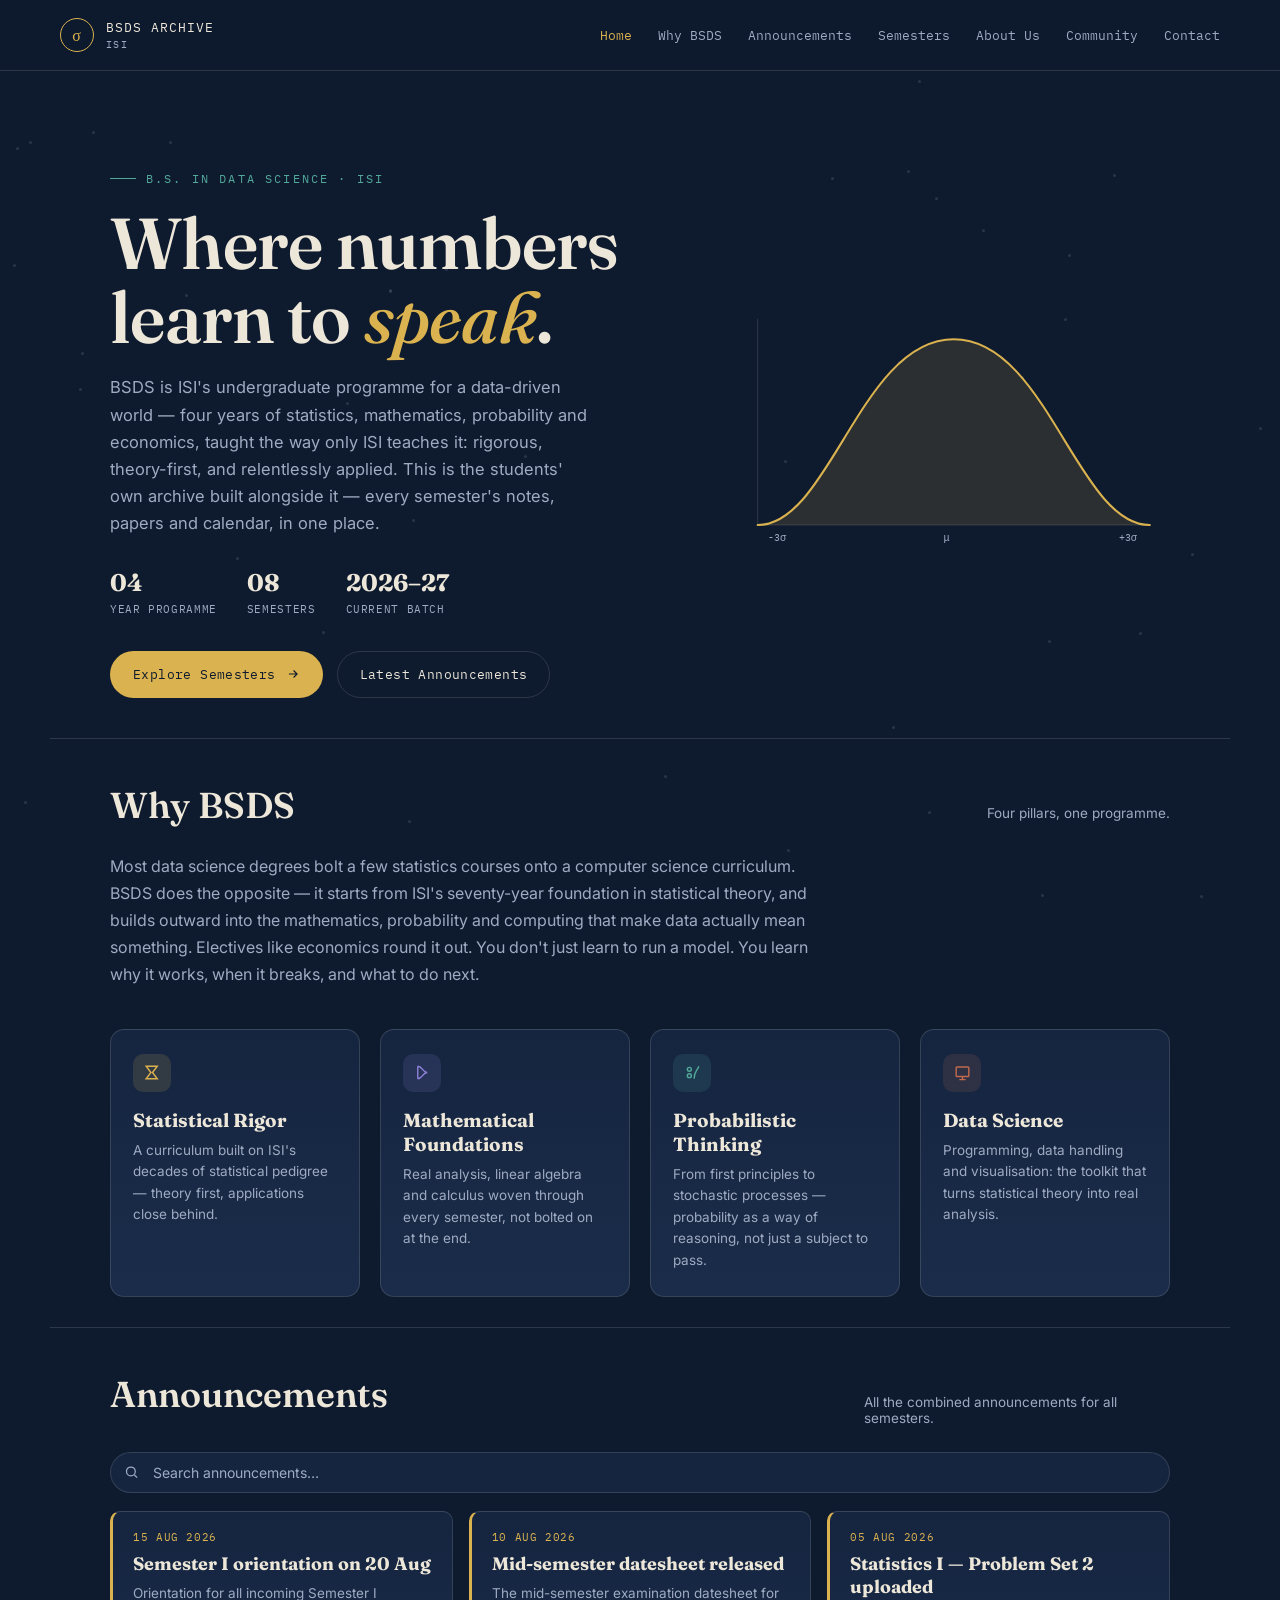
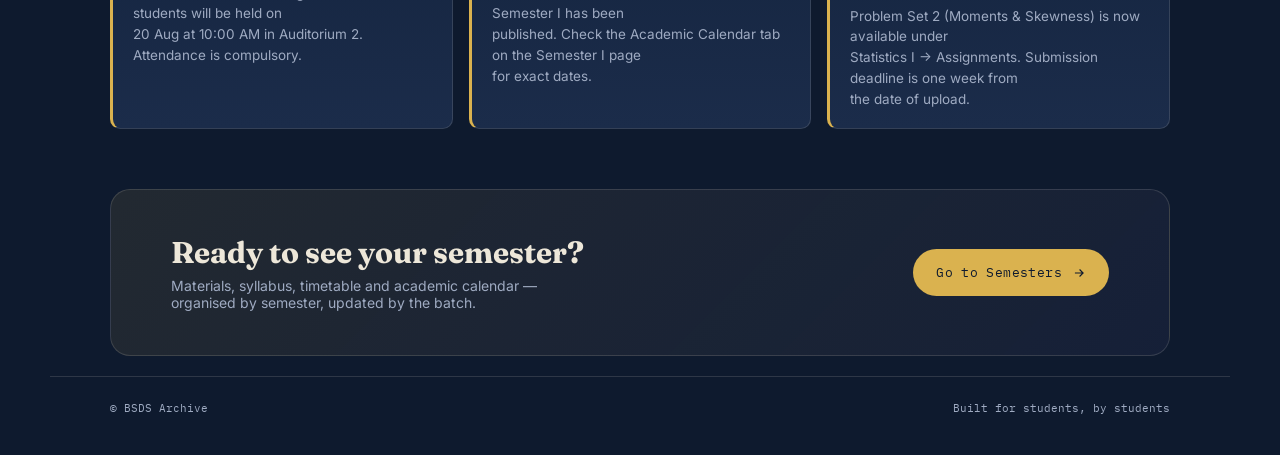
==== commit 54b95de6: "Add files via upload" ====
--- a/index.html
+++ b/index.html
@@ -4,6 +4,7 @@
 <meta charset="UTF-8">
 <meta name="viewport" content="width=device-width, initial-scale=1.0, maximum-scale=5.0, user-scalable=yes">
 <title>BSDS Archive · ISI</title>
+<link rel="shortcut icon" type="img/png" href="./style/favicon.png">
 <link rel="preconnect" href="https://fonts.googleapis.com">
 <link href="https://fonts.googleapis.com/css2?family=Fraunces:opsz,wght@9..144,400;9..144,500;9..144,600;9..144,700&family=Inter:wght@400;500;600;700&family=IBM+Plex+Mono:wght@400;500;600&display=swap" rel="stylesheet">
 <!-- All visual styling lives in one shared file -->
